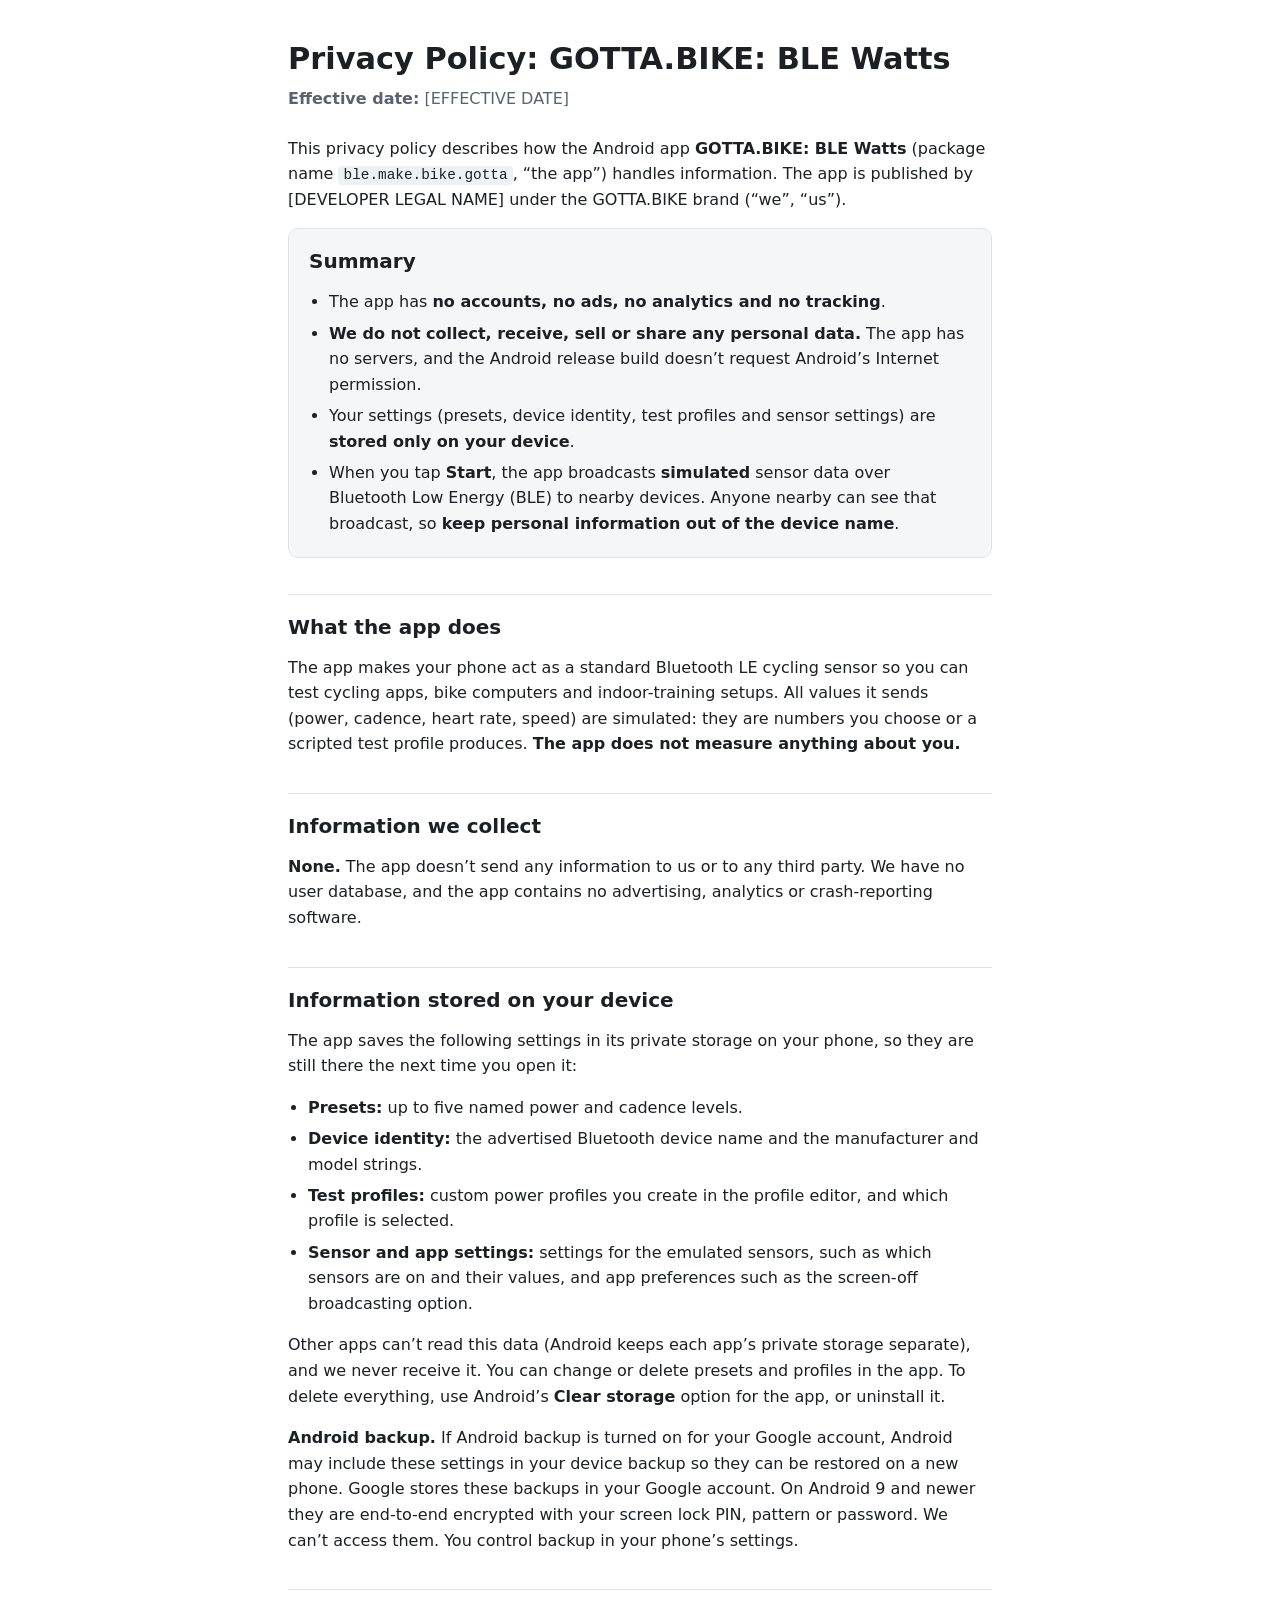
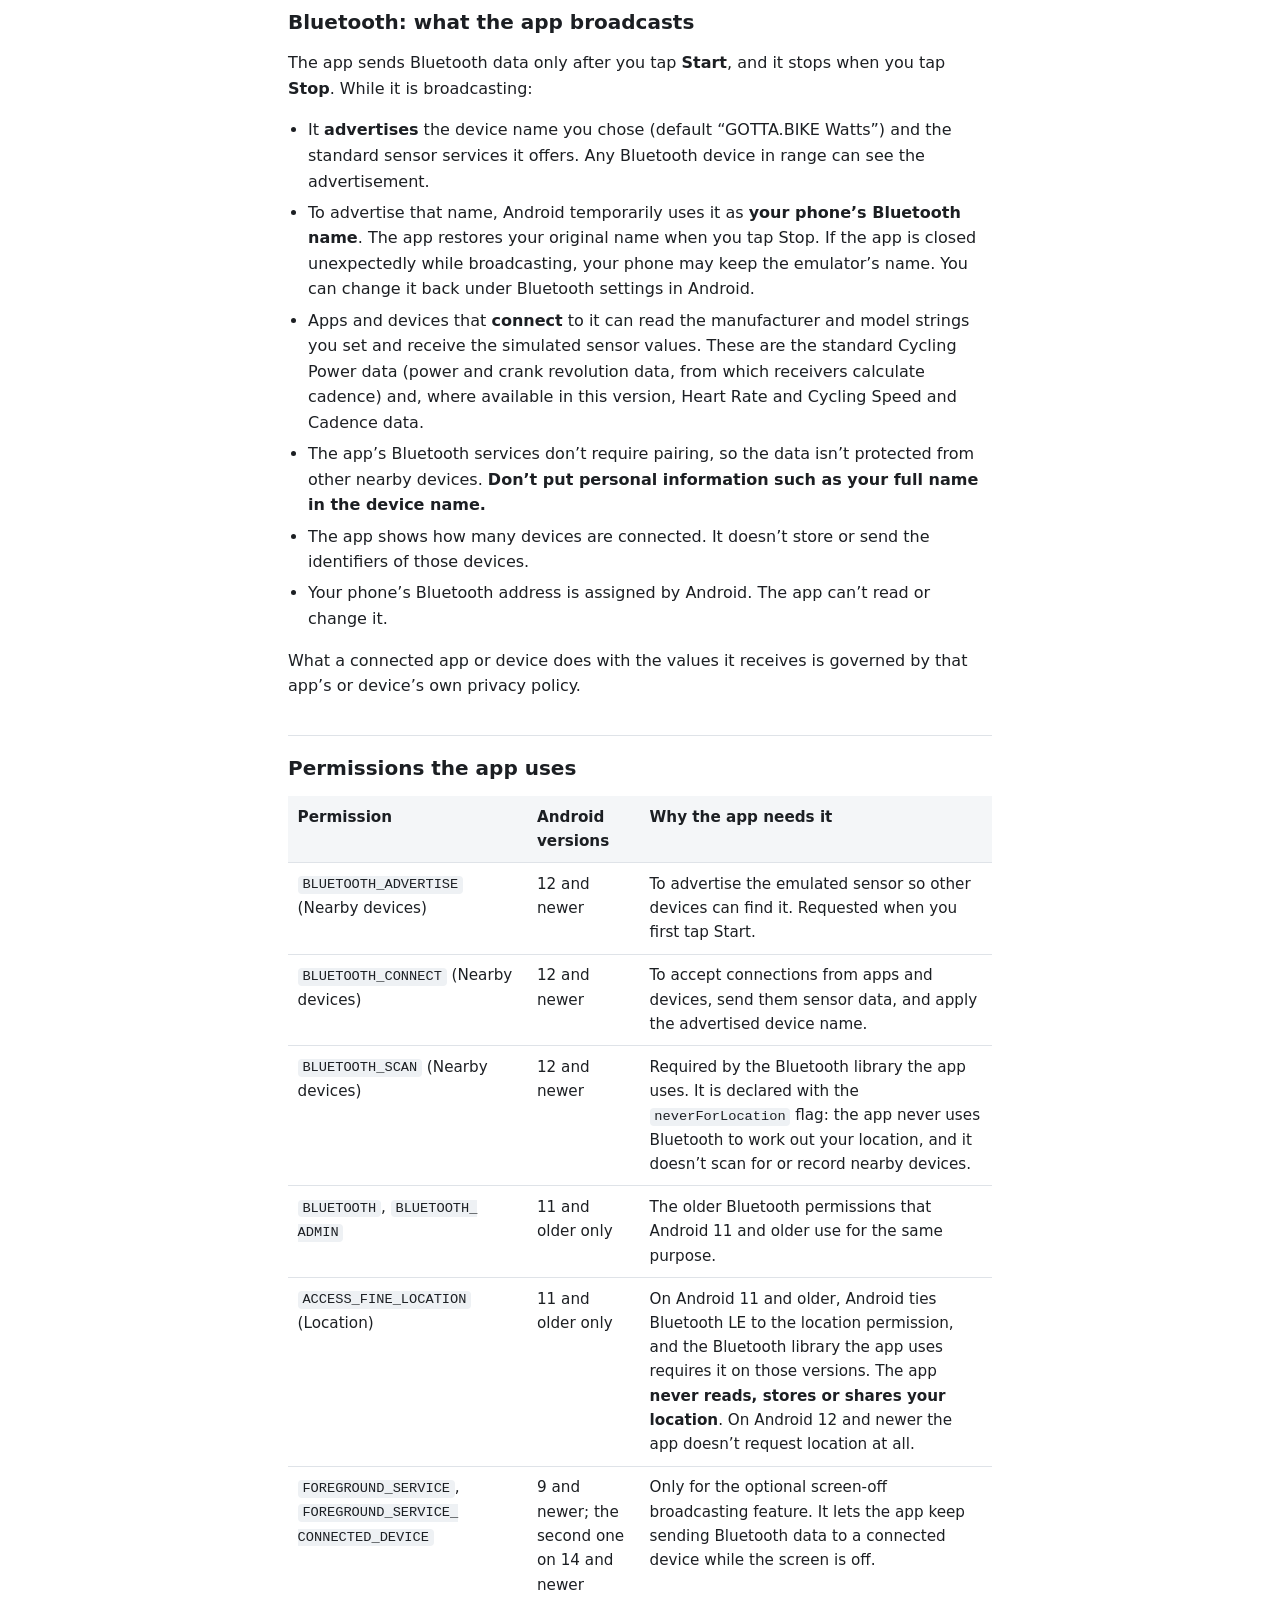
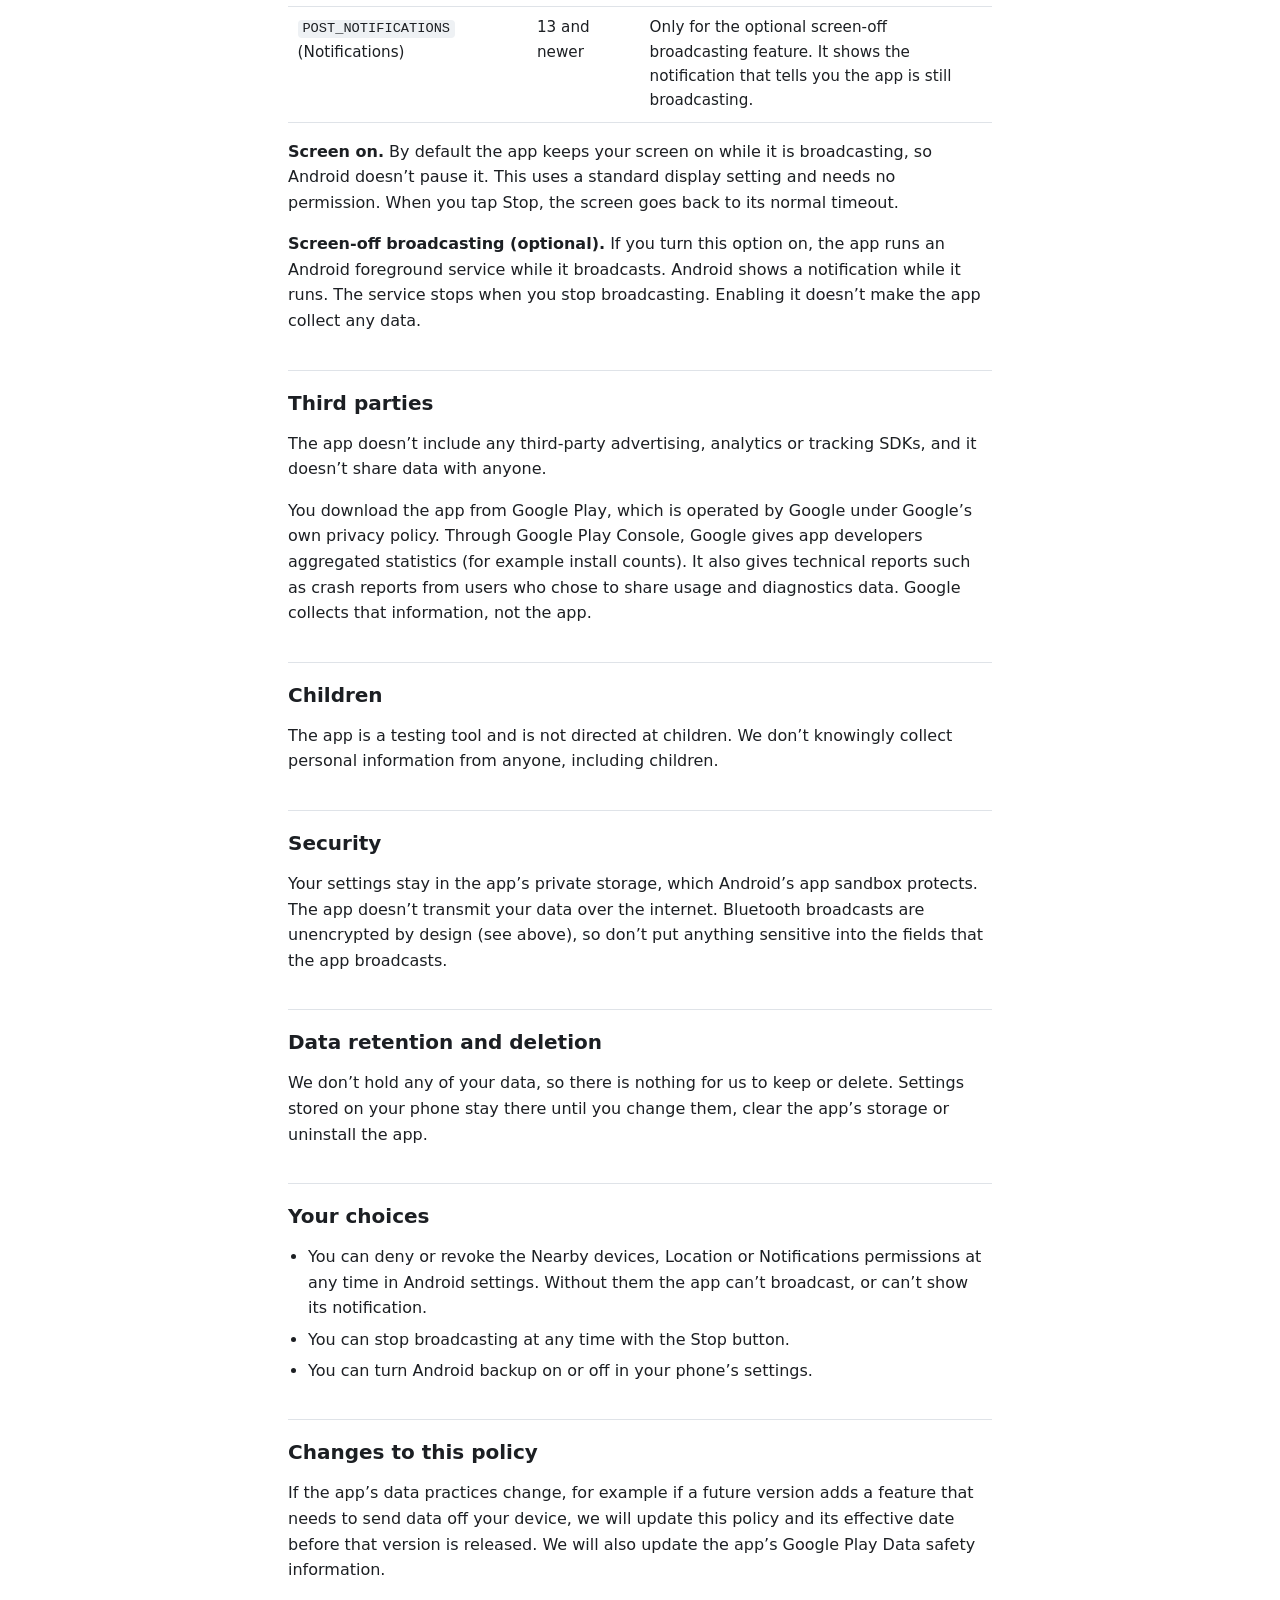
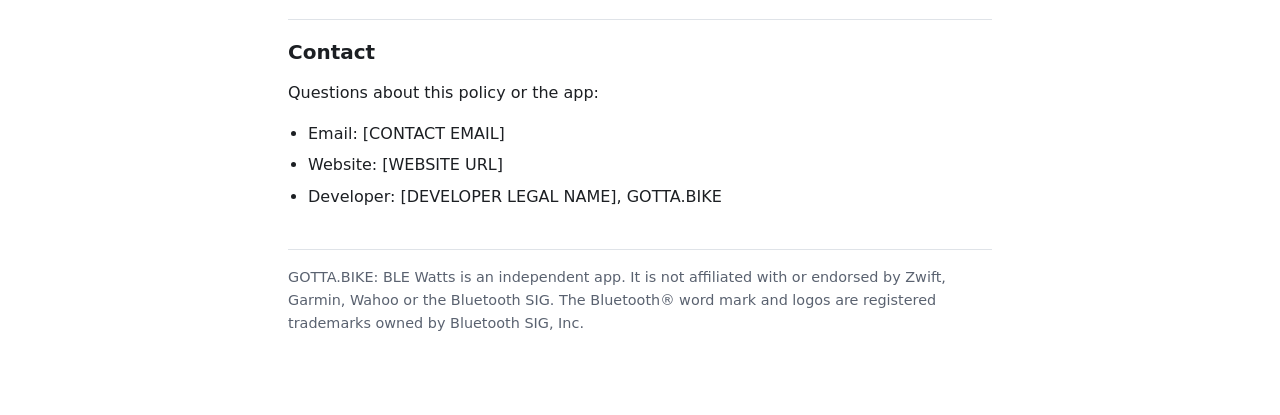
==== store/privacy-policy.html @ 9bfd79ef "Add Google Play listing, privacy policy, release checklist, and README store/ holds everything neede" ====
<!DOCTYPE html>
<!--
  Privacy policy for GOTTA.BIKE: BLE Watts (Android, ble.make.bike.gotta).
  Self-contained: no scripts, fonts, trackers or other external requests.
  Host it as-is (for example on GitHub Pages) and link it from Play Console
  and from inside the app.

  Owner notes (not shown on the page):
  - Replace every [PLACEHOLDER] before publishing.
  - Keep this page in sync with store/privacy-policy.md.
  - Remove each passage marked "CONFIRM" if its feature did not ship.
-->
<html lang="en">
<head>
  <meta charset="utf-8">
  <meta name="viewport" content="width=device-width, initial-scale=1">
  <title>Privacy Policy: GOTTA.BIKE: BLE Watts</title>
  <meta name="description" content="Privacy policy for the Android app GOTTA.BIKE: BLE Watts. No accounts, no ads, no analytics; no personal data collected or shared.">
  <meta name="color-scheme" content="light dark">
  <style>
    :root {
      --bg: #ffffff;
      --fg: #1c1f23;
      --muted: #5a6270;
      --accent: #0b6bcb;
      --rule: #dfe3e8;
      --panel: #f4f6f8;
      --code-bg: #eef1f4;
    }
    @media (prefers-color-scheme: dark) {
      :root {
        --bg: #111418;
        --fg: #e6e9ed;
        --muted: #a3acb8;
        --accent: #6cb4ff;
        --rule: #2b3139;
        --panel: #1a1f25;
        --code-bg: #232a32;
      }
    }
    * { box-sizing: border-box; }
    html { -webkit-text-size-adjust: 100%; }
    body {
      margin: 0;
      background: var(--bg);
      color: var(--fg);
      font: 16px/1.6 system-ui, -apple-system, "Segoe UI", Roboto, "Helvetica Neue", Arial, sans-serif;
    }
    main {
      max-width: 46rem;
      margin: 0 auto;
      padding: 2.5rem 16px 4rem;
    }
    h1 { font-size: 1.9rem; line-height: 1.25; margin: 0 0 .5rem; }
    h2 {
      font-size: 1.25rem;
      margin: 2.25rem 0 .75rem;
      padding-top: 1rem;
      border-top: 1px solid var(--rule);
    }
    p, ul { margin: 0 0 1rem; }
    ul { padding-left: 1.25rem; }
    li { margin: .35rem 0; }
    a { color: var(--accent); }
    code {
      font: .9em/1.4 ui-monospace, SFMono-Regular, Menlo, Consolas, monospace;
      background: var(--code-bg);
      padding: .1em .35em;
      border-radius: 4px;
      overflow-wrap: anywhere;
    }
    .meta { color: var(--muted); margin-bottom: 1.5rem; }
    .summary {
      background: var(--panel);
      border: 1px solid var(--rule);
      border-radius: 10px;
      padding: 1rem 1.25rem .25rem;
    }
    .summary h2 { border-top: 0; margin-top: 0; padding-top: 0; }
    .table-wrap { overflow-x: auto; margin: 0 0 1rem; }
    table { border-collapse: collapse; width: 100%; min-width: 36rem; font-size: .95rem; }
    th, td { text-align: left; vertical-align: top; padding: .55rem .6rem; border-bottom: 1px solid var(--rule); }
    th { background: var(--panel); }
    td code { overflow-wrap: normal; }
    th:nth-child(1) { width: 34%; }
    th:nth-child(2) { width: 16%; }
    @media (max-width: 640px) {
      /* Stack the permissions table into cards on phones. */
      table { min-width: 0; }
      thead {
        position: absolute; width: 1px; height: 1px;
        overflow: hidden; clip: rect(0 0 0 0); white-space: nowrap;
      }
      table, tbody, tr, td { display: block; width: 100%; }
      tr {
        border: 1px solid var(--rule);
        border-radius: 10px;
        padding: .4rem .8rem;
        margin-bottom: .75rem;
      }
      td { border-bottom: 0; padding: .3rem 0; }
      td::before {
        content: attr(data-label);
        display: block;
        font-size: .75rem;
        font-weight: 600;
        letter-spacing: .04em;
        text-transform: uppercase;
        color: var(--muted);
      }
    }
    footer { color: var(--muted); font-size: .9rem; margin-top: 2.5rem; border-top: 1px solid var(--rule); padding-top: 1rem; }
  </style>
</head>
<body>
<main>
  <h1>Privacy Policy: GOTTA.BIKE: BLE Watts</h1>
  <p class="meta"><strong>Effective date:</strong> [EFFECTIVE DATE]</p>

  <p>This privacy policy describes how the Android app <strong>GOTTA.BIKE: BLE Watts</strong>
  (package name <code>ble.make.bike.gotta</code>, &ldquo;the app&rdquo;) handles information.
  The app is published by [DEVELOPER LEGAL NAME] under the GOTTA.BIKE brand (&ldquo;we&rdquo;, &ldquo;us&rdquo;).</p>

  <section class="summary" aria-labelledby="summary">
    <h2 id="summary">Summary</h2>
    <ul>
      <li>The app has <strong>no accounts, no ads, no analytics and no tracking</strong>.</li>
      <li><strong>We do not collect, receive, sell or share any personal data.</strong> The app has no
        servers, and the Android release build doesn&rsquo;t request Android&rsquo;s Internet permission.</li>
      <li>Your settings (presets, device identity, test profiles and sensor settings) are
        <strong>stored only on your device</strong>.</li>
      <li>When you tap <strong>Start</strong>, the app broadcasts <strong>simulated</strong> sensor data over
        Bluetooth Low Energy (BLE) to nearby devices. Anyone nearby can see that broadcast, so
        <strong>keep personal information out of the device name</strong>.</li>
    </ul>
  </section>

  <h2 id="what-the-app-does">What the app does</h2>
  <!-- CONFIRM: remove "heart rate, speed" if Heart Rate / Speed & Cadence emulation did not ship. -->
  <p>The app makes your phone act as a standard Bluetooth LE cycling sensor so you can test cycling apps,
  bike computers and indoor-training setups. All values it sends (power, cadence, heart rate, speed) are
  simulated: they are numbers you choose or a scripted test profile produces.
  <strong>The app does not measure anything about you.</strong></p>

  <h2 id="information-we-collect">Information we collect</h2>
  <p><strong>None.</strong> The app doesn&rsquo;t send any information to us or to any third party. We have no
  user database, and the app contains no advertising, analytics or crash-reporting software.</p>

  <h2 id="stored-on-device">Information stored on your device</h2>
  <p>The app saves the following settings in its private storage on your phone, so they are still there
  the next time you open it:</p>
  <ul>
    <li><strong>Presets:</strong> up to five named power and cadence levels.</li>
    <li><strong>Device identity:</strong> the advertised Bluetooth device name and the manufacturer and model strings.</li>
    <!-- CONFIRM: profile editor shipped. -->
    <li><strong>Test profiles:</strong> custom power profiles you create in the profile editor, and which profile is selected.</li>
    <!-- CONFIRM: remove "screen-off broadcasting option" if the foreground service did not ship. -->
    <li><strong>Sensor and app settings:</strong> settings for the emulated sensors, such as which sensors are
      on and their values, and app preferences such as the screen-off broadcasting option.</li>
  </ul>
  <p>Other apps can&rsquo;t read this data (Android keeps each app&rsquo;s private storage separate), and we
  never receive it. You can change or delete presets and profiles in the app. To delete everything, use
  Android&rsquo;s <strong>Clear storage</strong> option for the app, or uninstall it.</p>
  <p><strong>Android backup.</strong> If Android backup is turned on for your Google account, Android may
  include these settings in your device backup so they can be restored on a new phone. Google stores these
  backups in your Google account. On Android 9 and newer they are end-to-end encrypted with your screen
  lock PIN, pattern or password. We can&rsquo;t access them. You control backup in your phone&rsquo;s
  settings.</p>

  <h2 id="bluetooth">Bluetooth: what the app broadcasts</h2>
  <p>The app sends Bluetooth data only after you tap <strong>Start</strong>, and it stops when you tap
  <strong>Stop</strong>. While it is broadcasting:</p>
  <ul>
    <li>It <strong>advertises</strong> the device name you chose (default &ldquo;GOTTA.BIKE Watts&rdquo;) and the
      standard sensor services it offers. Any Bluetooth device in range can see the advertisement.</li>
    <li>To advertise that name, Android temporarily uses it as <strong>your phone&rsquo;s Bluetooth
      name</strong>. The app restores your original name when you tap Stop. If the app is closed
      unexpectedly while broadcasting, your phone may keep the emulator&rsquo;s name. You can change it
      back under Bluetooth settings in Android.</li>
    <!-- CONFIRM: remove the Heart Rate / Cycling Speed and Cadence clause if those sensors did not ship. -->
    <li>Apps and devices that <strong>connect</strong> to it can read the manufacturer and model strings you set
      and receive the simulated sensor values. These are the standard Cycling Power data (power and crank
      revolution data, from which receivers calculate cadence) and, where available in this version, Heart
      Rate and Cycling Speed and Cadence data.</li>
    <li>The app&rsquo;s Bluetooth services don&rsquo;t require pairing, so the data isn&rsquo;t protected from
      other nearby devices. <strong>Don&rsquo;t put personal information such as your full name in the device
      name.</strong></li>
    <li>The app shows how many devices are connected. It doesn&rsquo;t store or send the identifiers of those devices.</li>
    <li>Your phone&rsquo;s Bluetooth address is assigned by Android. The app can&rsquo;t read or change it.</li>
  </ul>
  <p>What a connected app or device does with the values it receives is governed by that app&rsquo;s or
  device&rsquo;s own privacy policy.</p>

  <h2 id="permissions">Permissions the app uses</h2>
  <div class="table-wrap">
    <table>
      <thead>
        <tr><th scope="col">Permission</th><th scope="col">Android versions</th><th scope="col">Why the app needs it</th></tr>
      </thead>
      <tbody>
        <tr>
          <td data-label="Permission"><code>BLUETOOTH_<wbr>ADVERTISE</code> (Nearby devices)</td>
          <td data-label="Android versions">12 and newer</td>
          <td data-label="Why the app needs it">To advertise the emulated sensor so other devices can find it. Requested when you first tap Start.</td>
        </tr>
        <tr>
          <td data-label="Permission"><code>BLUETOOTH_<wbr>CONNECT</code> (Nearby devices)</td>
          <td data-label="Android versions">12 and newer</td>
          <td data-label="Why the app needs it">To accept connections from apps and devices, send them sensor data, and apply the advertised device name.</td>
        </tr>
        <tr>
          <td data-label="Permission"><code>BLUETOOTH_<wbr>SCAN</code> (Nearby devices)</td>
          <td data-label="Android versions">12 and newer</td>
          <td data-label="Why the app needs it">Required by the Bluetooth library the app uses. It is declared with the <code>neverForLocation</code>
            flag: the app never uses Bluetooth to work out your location, and it doesn&rsquo;t scan for or record
            nearby devices.</td>
        </tr>
        <tr>
          <td data-label="Permission"><code>BLUETOOTH</code>, <code>BLUETOOTH_<wbr>ADMIN</code></td>
          <td data-label="Android versions">11 and older only</td>
          <td data-label="Why the app needs it">The older Bluetooth permissions that Android 11 and older use for the same purpose.</td>
        </tr>
        <tr>
          <td data-label="Permission"><code>ACCESS_<wbr>FINE_<wbr>LOCATION</code> (Location)</td>
          <td data-label="Android versions">11 and older only</td>
          <td data-label="Why the app needs it">On Android 11 and older, Android ties Bluetooth LE to the location permission, and the Bluetooth
            library the app uses requires it on those versions. The app <strong>never reads, stores or shares your
            location</strong>. On Android 12 and newer the app doesn&rsquo;t request location at all.</td>
        </tr>
        <!-- CONFIRM: the next two rows apply only if the optional foreground service shipped. -->
        <tr>
          <td data-label="Permission"><code>FOREGROUND_<wbr>SERVICE</code>, <code>FOREGROUND_<wbr>SERVICE_<wbr>CONNECTED_<wbr>DEVICE</code></td>
          <td data-label="Android versions">9 and newer; the second one on 14 and newer</td>
          <td data-label="Why the app needs it">Only for the optional screen-off broadcasting feature. It lets the app keep sending Bluetooth data
            to a connected device while the screen is off.</td>
        </tr>
        <tr>
          <td data-label="Permission"><code>POST_<wbr>NOTIFICATIONS</code> (Notifications)</td>
          <td data-label="Android versions">13 and newer</td>
          <td data-label="Why the app needs it">Only for the optional screen-off broadcasting feature. It shows the notification that tells you
            the app is still broadcasting.</td>
        </tr>
      </tbody>
    </table>
  </div>
  <p><strong>Screen on.</strong> By default the app keeps your screen on while it is broadcasting, so
  Android doesn&rsquo;t pause it. This uses a standard display setting and needs no permission. When you tap
  Stop, the screen goes back to its normal timeout.</p>
  <!-- CONFIRM: remove the next paragraph if the optional foreground service did not ship. -->
  <p><strong>Screen-off broadcasting (optional).</strong> If you turn this option on, the app runs an
  Android foreground service while it broadcasts. Android shows a notification while it runs. The service
  stops when you stop broadcasting. Enabling it doesn&rsquo;t make the app collect any data.</p>

  <h2 id="third-parties">Third parties</h2>
  <p>The app doesn&rsquo;t include any third-party advertising, analytics or tracking SDKs, and it
  doesn&rsquo;t share data with anyone.</p>
  <p>You download the app from Google Play, which is operated by Google under Google&rsquo;s own privacy
  policy. Through Google Play Console, Google gives app developers aggregated statistics (for example
  install counts). It also gives technical reports such as crash reports from users who chose to share
  usage and diagnostics data. Google collects that information, not the app.</p>

  <h2 id="children">Children</h2>
  <p>The app is a testing tool and is not directed at children. We don&rsquo;t knowingly collect personal
  information from anyone, including children.</p>

  <h2 id="security">Security</h2>
  <p>Your settings stay in the app&rsquo;s private storage, which Android&rsquo;s app sandbox protects. The
  app doesn&rsquo;t transmit your data over the internet. Bluetooth broadcasts are unencrypted by design (see
  above), so don&rsquo;t put anything sensitive into the fields that the app broadcasts.</p>

  <h2 id="retention">Data retention and deletion</h2>
  <p>We don&rsquo;t hold any of your data, so there is nothing for us to keep or delete. Settings stored on
  your phone stay there until you change them, clear the app&rsquo;s storage or uninstall the app.</p>

  <h2 id="choices">Your choices</h2>
  <ul>
    <!-- CONFIRM: remove "or Notifications" / "or can't show its notification" if the foreground service did not ship. -->
    <li>You can deny or revoke the Nearby devices, Location or Notifications permissions at any time in
      Android settings. Without them the app can&rsquo;t broadcast, or can&rsquo;t show its notification.</li>
    <li>You can stop broadcasting at any time with the Stop button.</li>
    <li>You can turn Android backup on or off in your phone&rsquo;s settings.</li>
  </ul>

  <h2 id="changes">Changes to this policy</h2>
  <p>If the app&rsquo;s data practices change, for example if a future version adds a feature that needs to
  send data off your device, we will update this policy and its effective date before that version is
  released. We will also update the app&rsquo;s Google Play Data safety information.</p>

  <h2 id="contact">Contact</h2>
  <p>Questions about this policy or the app:</p>
  <ul>
    <li>Email: [CONTACT EMAIL]</li>
    <li>Website: [WEBSITE URL]</li>
    <li>Developer: [DEVELOPER LEGAL NAME], GOTTA.BIKE</li>
  </ul>

  <footer>
    <p>GOTTA.BIKE: BLE Watts is an independent app. It is not affiliated with or endorsed by Zwift, Garmin,
    Wahoo or the Bluetooth SIG. The Bluetooth&reg; word mark and logos are registered trademarks owned by
    Bluetooth SIG, Inc.</p>
  </footer>
</main>
</body>
</html>
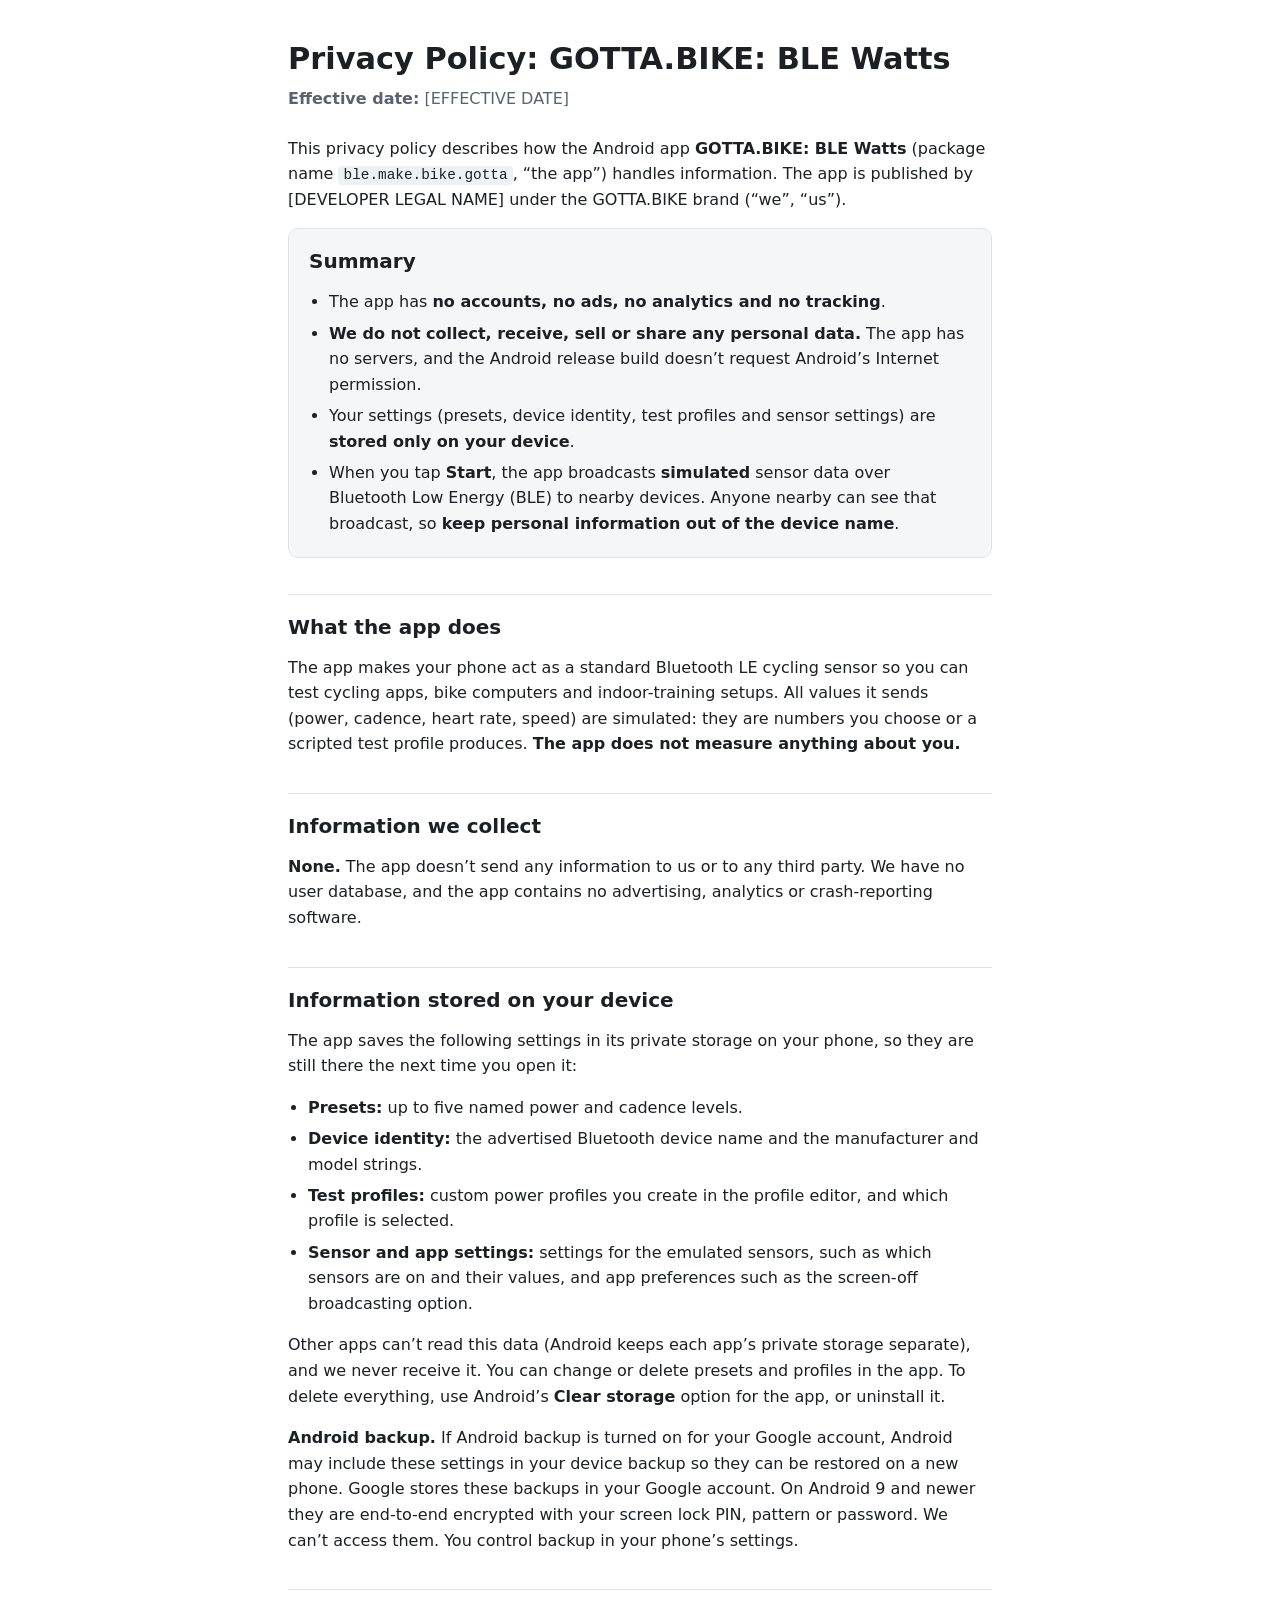
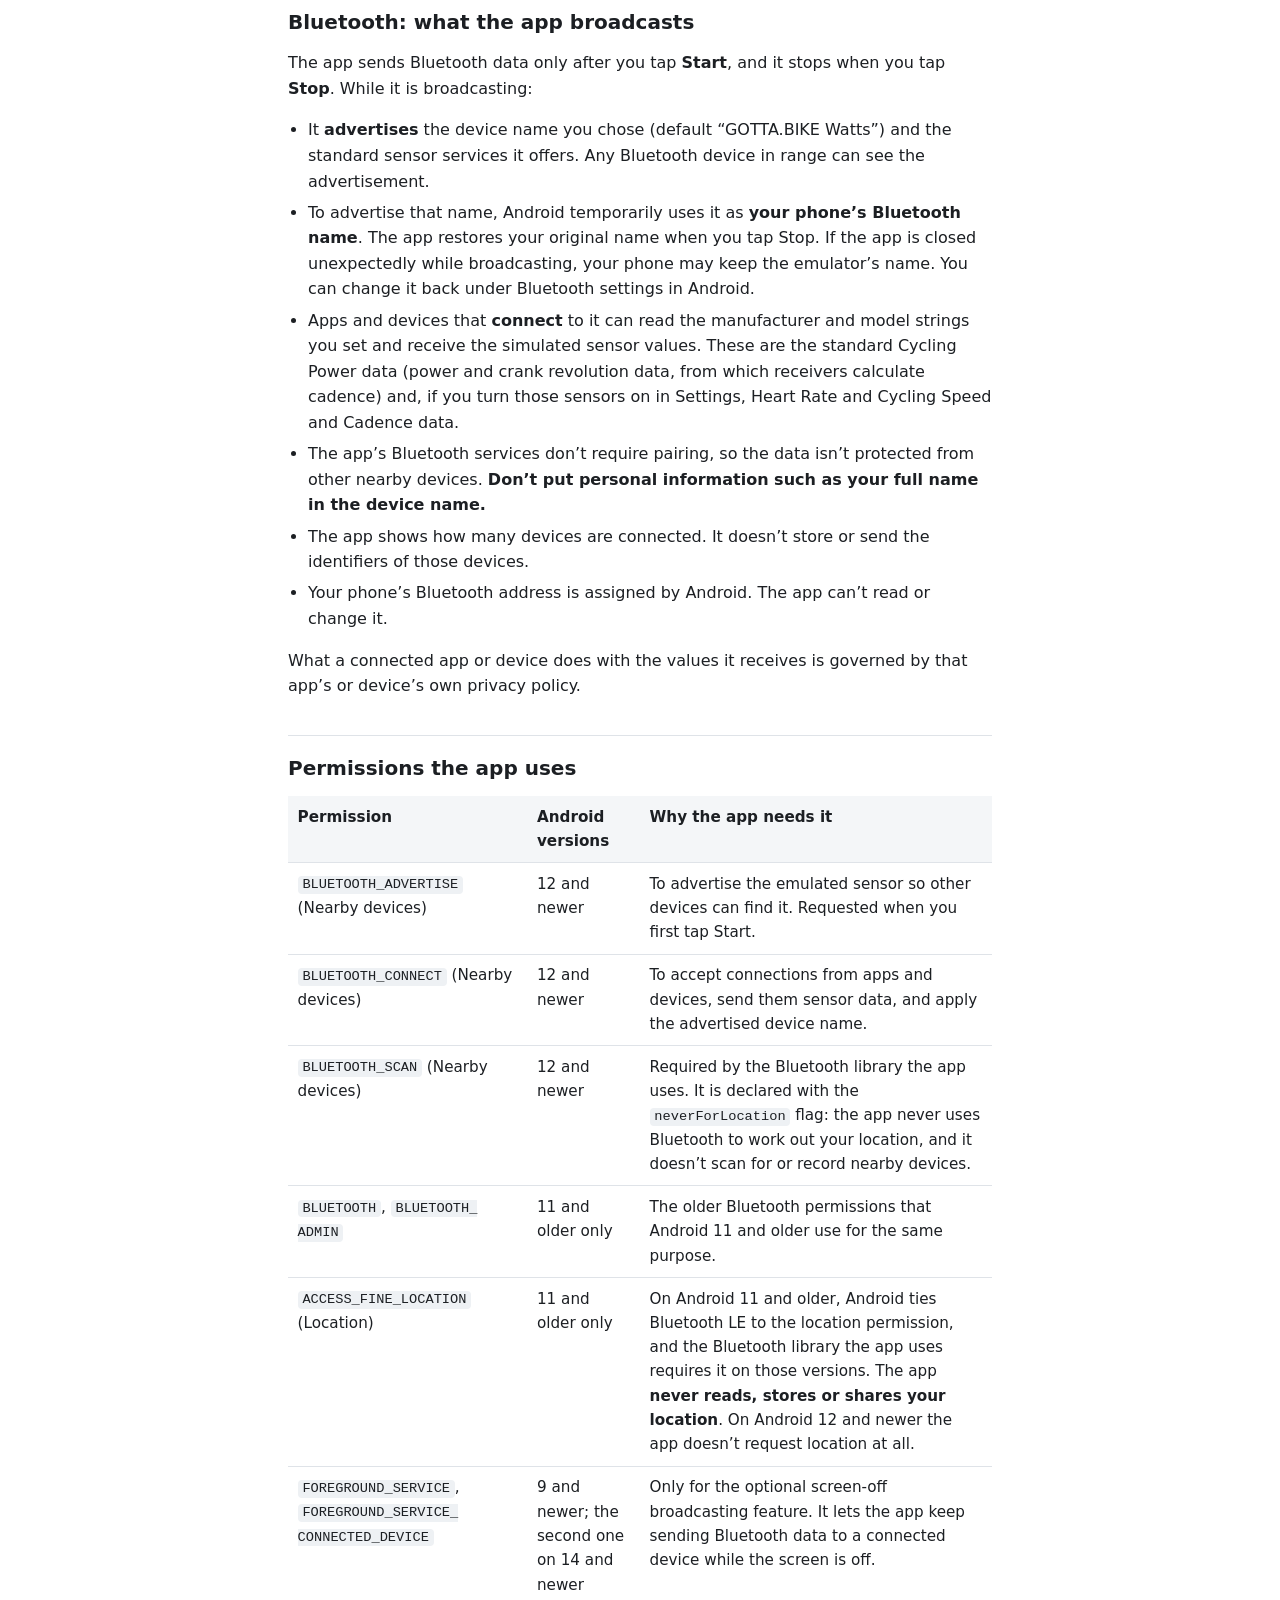
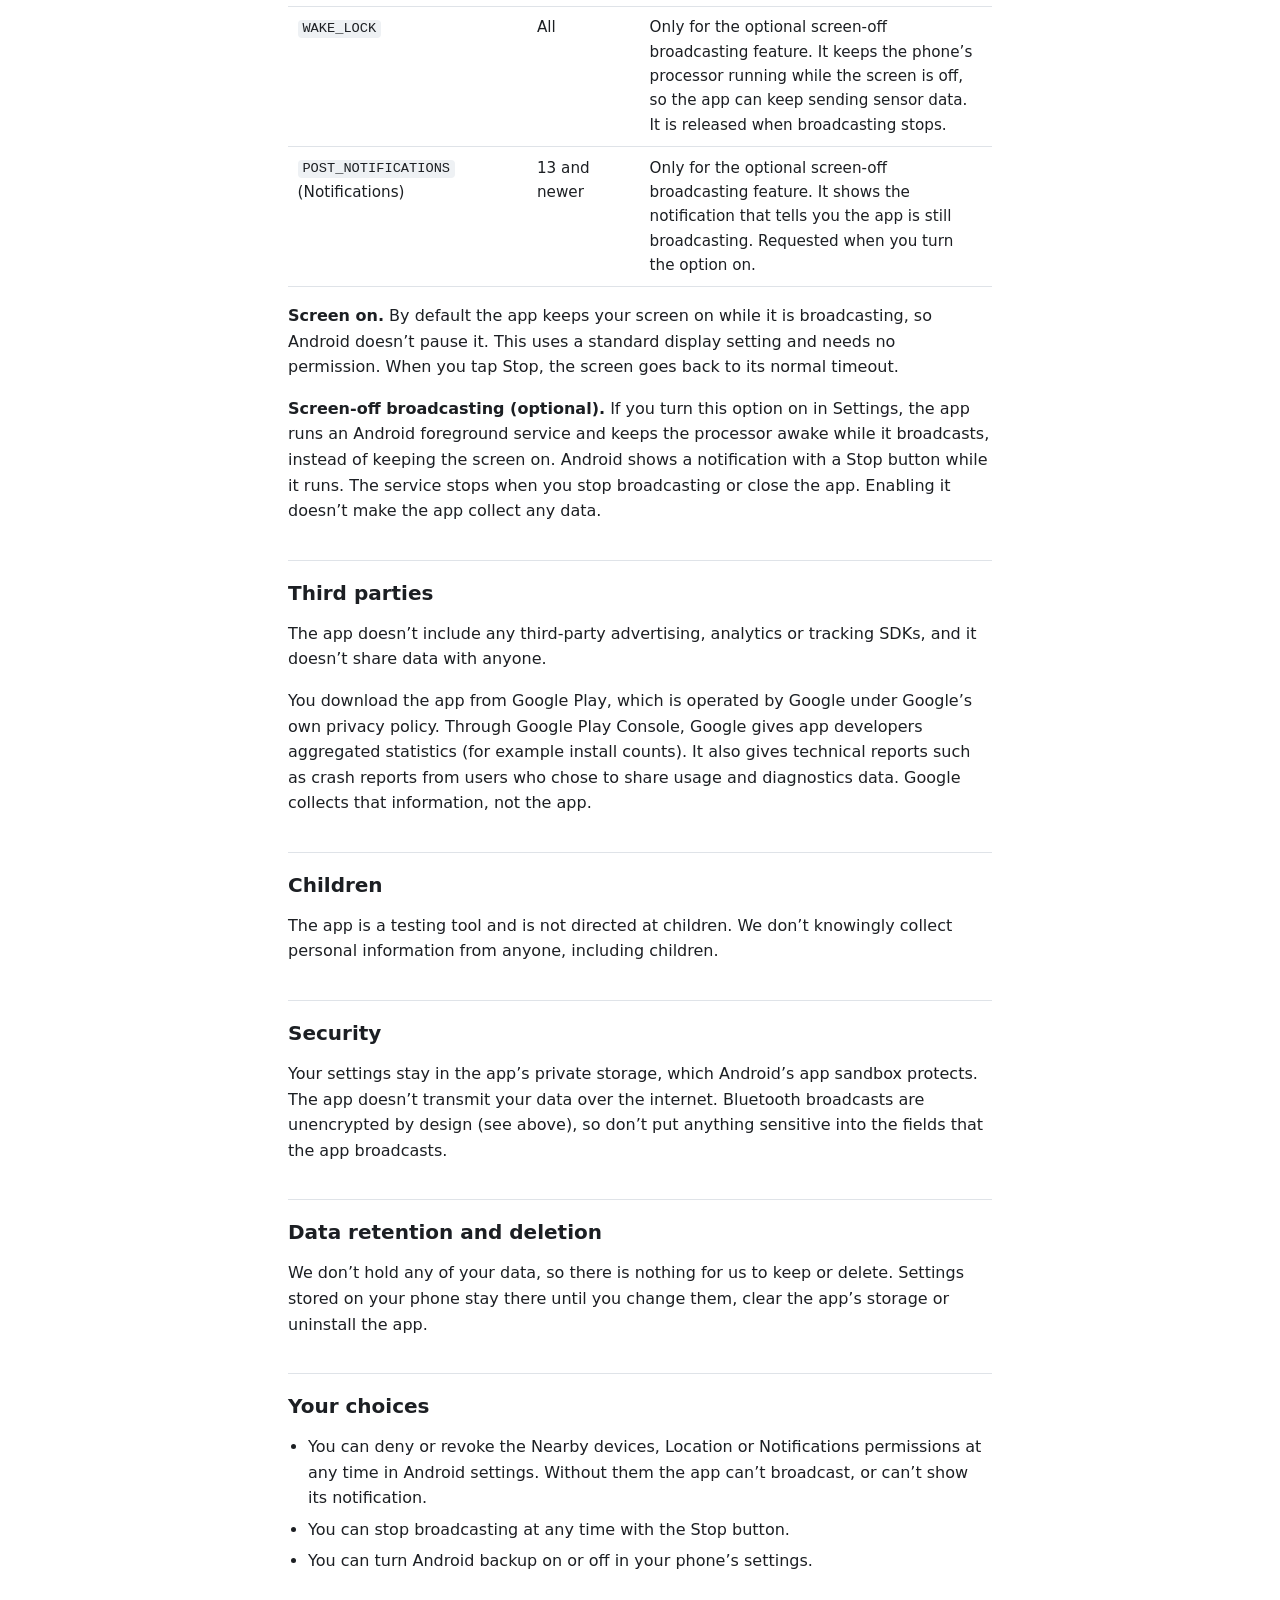
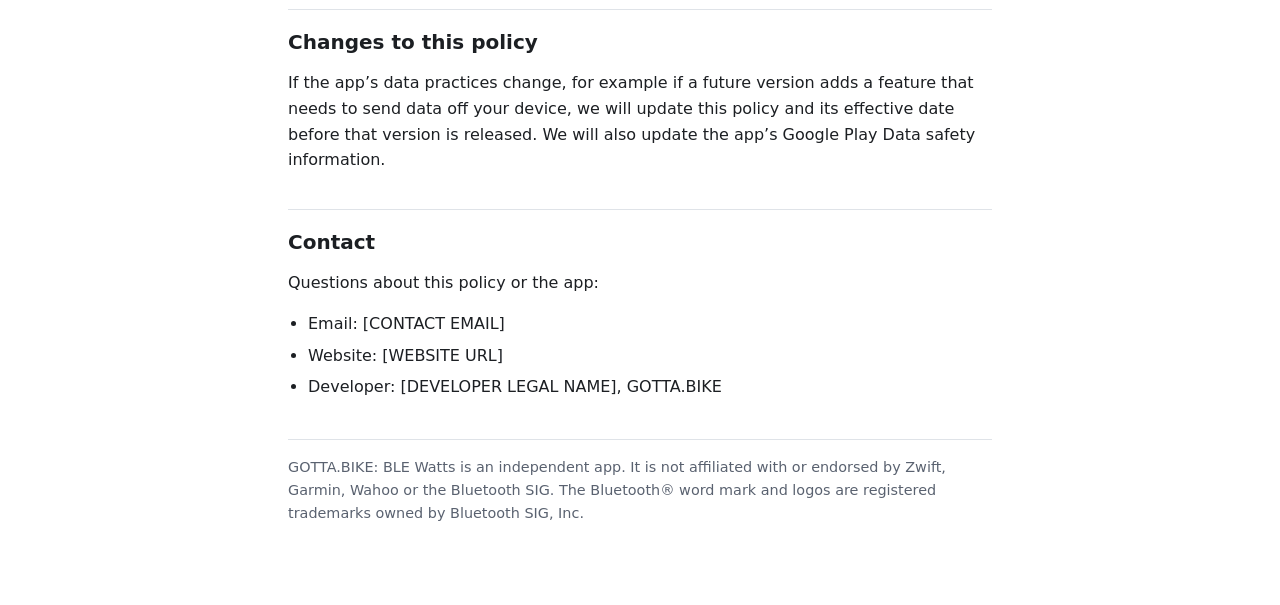
==== commit 618db400: "Sync docs with the merged release Heart Rate / Speed & Cadence, the profile editor and screen-off br" ====
--- a/store/privacy-policy.html
+++ b/store/privacy-policy.html
@@ -8,7 +8,10 @@
   Owner notes (not shown on the page):
   - Replace every [PLACEHOLDER] before publishing.
   - Keep this page in sync with store/privacy-policy.md.
-  - Remove each passage marked "CONFIRM" if its feature did not ship.
+  - Heart Rate / Speed & Cadence, the profile editor and screen-off
+    broadcasting all shipped (main, 2026-09-16), so every passage below
+    applies. Re-check the permission table against the merged release
+    manifest before each release.
 -->
 <html lang="en">
 <head>
@@ -136,7 +139,6 @@
   </section>
 
   <h2 id="what-the-app-does">What the app does</h2>
-  <!-- CONFIRM: remove "heart rate, speed" if Heart Rate / Speed & Cadence emulation did not ship. -->
   <p>The app makes your phone act as a standard Bluetooth LE cycling sensor so you can test cycling apps,
   bike computers and indoor-training setups. All values it sends (power, cadence, heart rate, speed) are
   simulated: they are numbers you choose or a scripted test profile produces.
@@ -152,9 +154,7 @@
   <ul>
     <li><strong>Presets:</strong> up to five named power and cadence levels.</li>
     <li><strong>Device identity:</strong> the advertised Bluetooth device name and the manufacturer and model strings.</li>
-    <!-- CONFIRM: profile editor shipped. -->
     <li><strong>Test profiles:</strong> custom power profiles you create in the profile editor, and which profile is selected.</li>
-    <!-- CONFIRM: remove "screen-off broadcasting option" if the foreground service did not ship. -->
     <li><strong>Sensor and app settings:</strong> settings for the emulated sensors, such as which sensors are
       on and their values, and app preferences such as the screen-off broadcasting option.</li>
   </ul>
@@ -177,11 +177,10 @@
       name</strong>. The app restores your original name when you tap Stop. If the app is closed
       unexpectedly while broadcasting, your phone may keep the emulator&rsquo;s name. You can change it
       back under Bluetooth settings in Android.</li>
-    <!-- CONFIRM: remove the Heart Rate / Cycling Speed and Cadence clause if those sensors did not ship. -->
     <li>Apps and devices that <strong>connect</strong> to it can read the manufacturer and model strings you set
       and receive the simulated sensor values. These are the standard Cycling Power data (power and crank
-      revolution data, from which receivers calculate cadence) and, where available in this version, Heart
-      Rate and Cycling Speed and Cadence data.</li>
+      revolution data, from which receivers calculate cadence) and, if you turn those sensors on in Settings,
+      Heart Rate and Cycling Speed and Cadence data.</li>
     <li>The app&rsquo;s Bluetooth services don&rsquo;t require pairing, so the data isn&rsquo;t protected from
       other nearby devices. <strong>Don&rsquo;t put personal information such as your full name in the device
       name.</strong></li>
@@ -227,7 +226,6 @@
             library the app uses requires it on those versions. The app <strong>never reads, stores or shares your
             location</strong>. On Android 12 and newer the app doesn&rsquo;t request location at all.</td>
         </tr>
-        <!-- CONFIRM: the next two rows apply only if the optional foreground service shipped. -->
         <tr>
           <td data-label="Permission"><code>FOREGROUND_<wbr>SERVICE</code>, <code>FOREGROUND_<wbr>SERVICE_<wbr>CONNECTED_<wbr>DEVICE</code></td>
           <td data-label="Android versions">9 and newer; the second one on 14 and newer</td>
@@ -235,10 +233,17 @@
             to a connected device while the screen is off.</td>
         </tr>
         <tr>
+          <td data-label="Permission"><code>WAKE_<wbr>LOCK</code></td>
+          <td data-label="Android versions">All</td>
+          <td data-label="Why the app needs it">Only for the optional screen-off broadcasting feature. It keeps the phone&rsquo;s processor
+            running while the screen is off, so the app can keep sending sensor data. It is released when
+            broadcasting stops.</td>
+        </tr>
+        <tr>
           <td data-label="Permission"><code>POST_<wbr>NOTIFICATIONS</code> (Notifications)</td>
           <td data-label="Android versions">13 and newer</td>
           <td data-label="Why the app needs it">Only for the optional screen-off broadcasting feature. It shows the notification that tells you
-            the app is still broadcasting.</td>
+            the app is still broadcasting. Requested when you turn the option on.</td>
         </tr>
       </tbody>
     </table>
@@ -246,10 +251,10 @@
   <p><strong>Screen on.</strong> By default the app keeps your screen on while it is broadcasting, so
   Android doesn&rsquo;t pause it. This uses a standard display setting and needs no permission. When you tap
   Stop, the screen goes back to its normal timeout.</p>
-  <!-- CONFIRM: remove the next paragraph if the optional foreground service did not ship. -->
-  <p><strong>Screen-off broadcasting (optional).</strong> If you turn this option on, the app runs an
-  Android foreground service while it broadcasts. Android shows a notification while it runs. The service
-  stops when you stop broadcasting. Enabling it doesn&rsquo;t make the app collect any data.</p>
+  <p><strong>Screen-off broadcasting (optional).</strong> If you turn this option on in Settings, the app
+  runs an Android foreground service and keeps the processor awake while it broadcasts, instead of keeping
+  the screen on. Android shows a notification with a Stop button while it runs. The service stops when you
+  stop broadcasting or close the app. Enabling it doesn&rsquo;t make the app collect any data.</p>
 
   <h2 id="third-parties">Third parties</h2>
   <p>The app doesn&rsquo;t include any third-party advertising, analytics or tracking SDKs, and it
@@ -274,7 +279,6 @@
 
   <h2 id="choices">Your choices</h2>
   <ul>
-    <!-- CONFIRM: remove "or Notifications" / "or can't show its notification" if the foreground service did not ship. -->
     <li>You can deny or revoke the Nearby devices, Location or Notifications permissions at any time in
       Android settings. Without them the app can&rsquo;t broadcast, or can&rsquo;t show its notification.</li>
     <li>You can stop broadcasting at any time with the Stop button.</li>
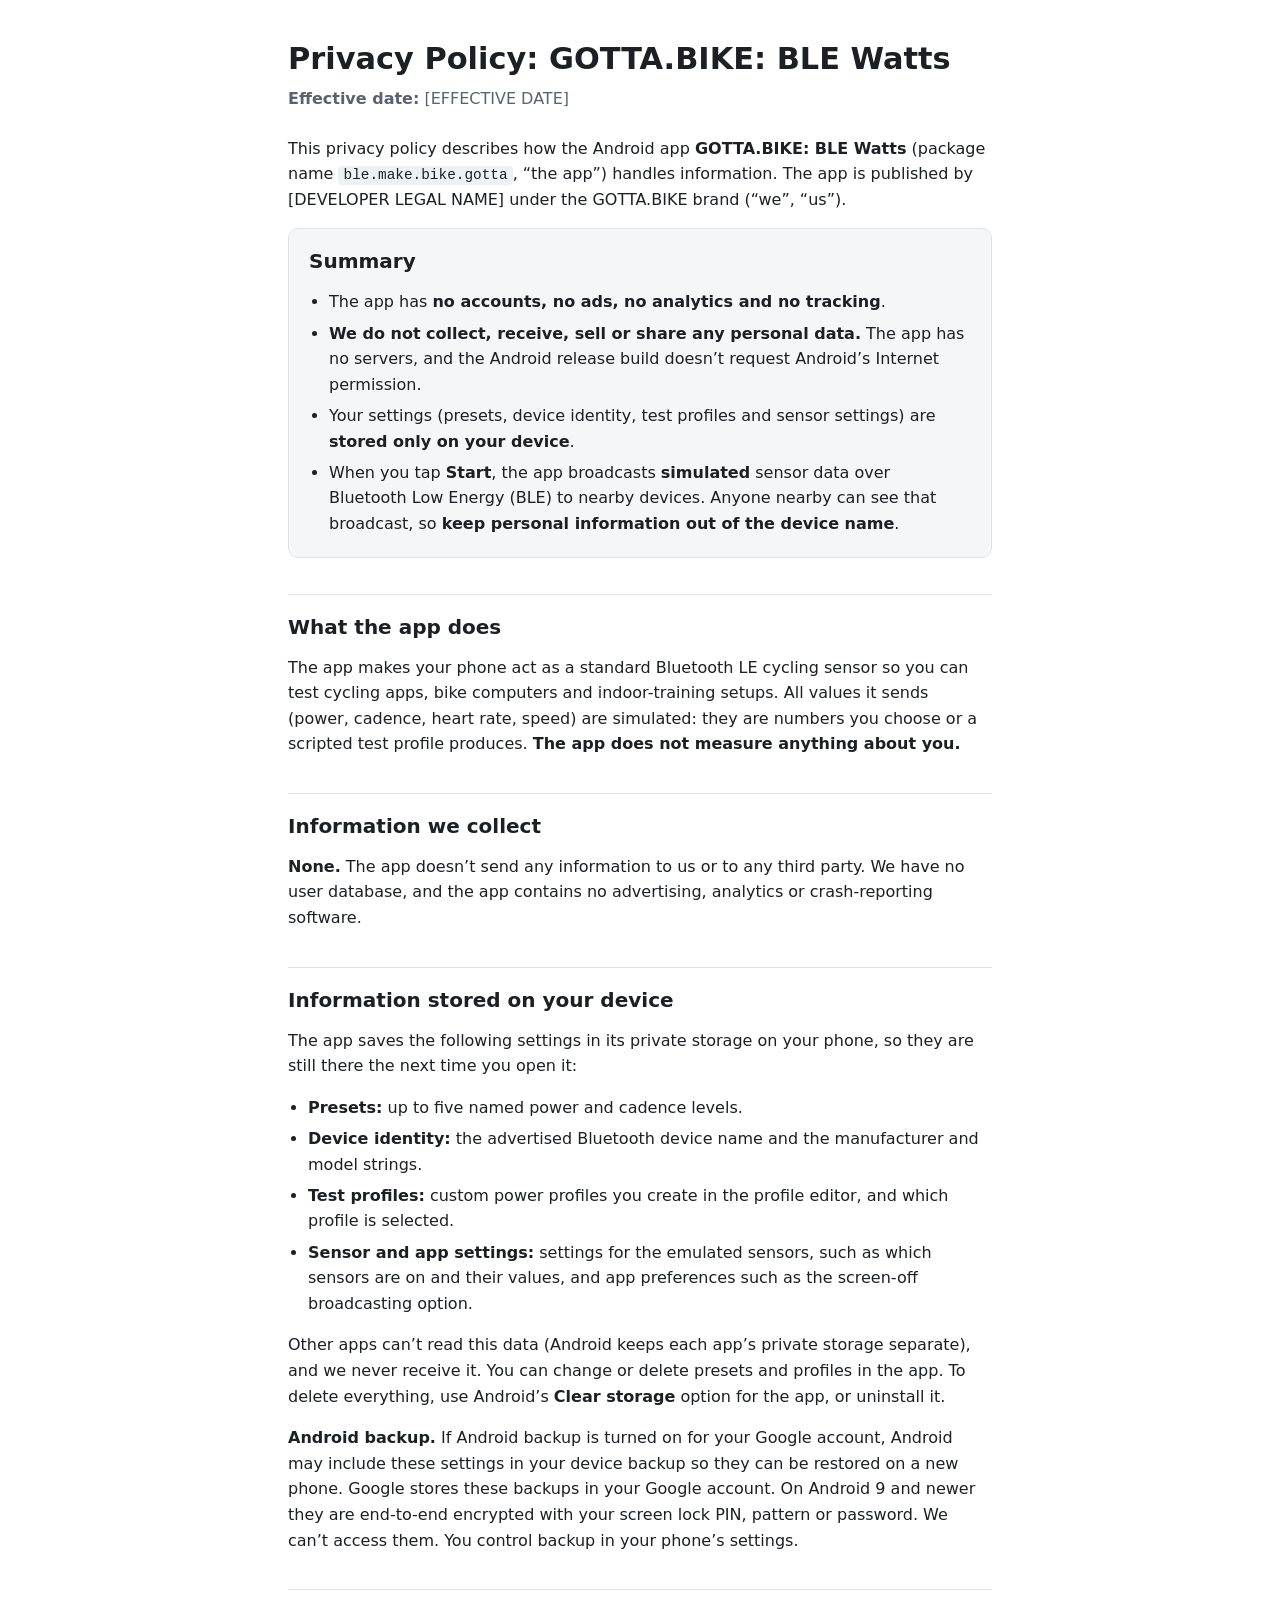
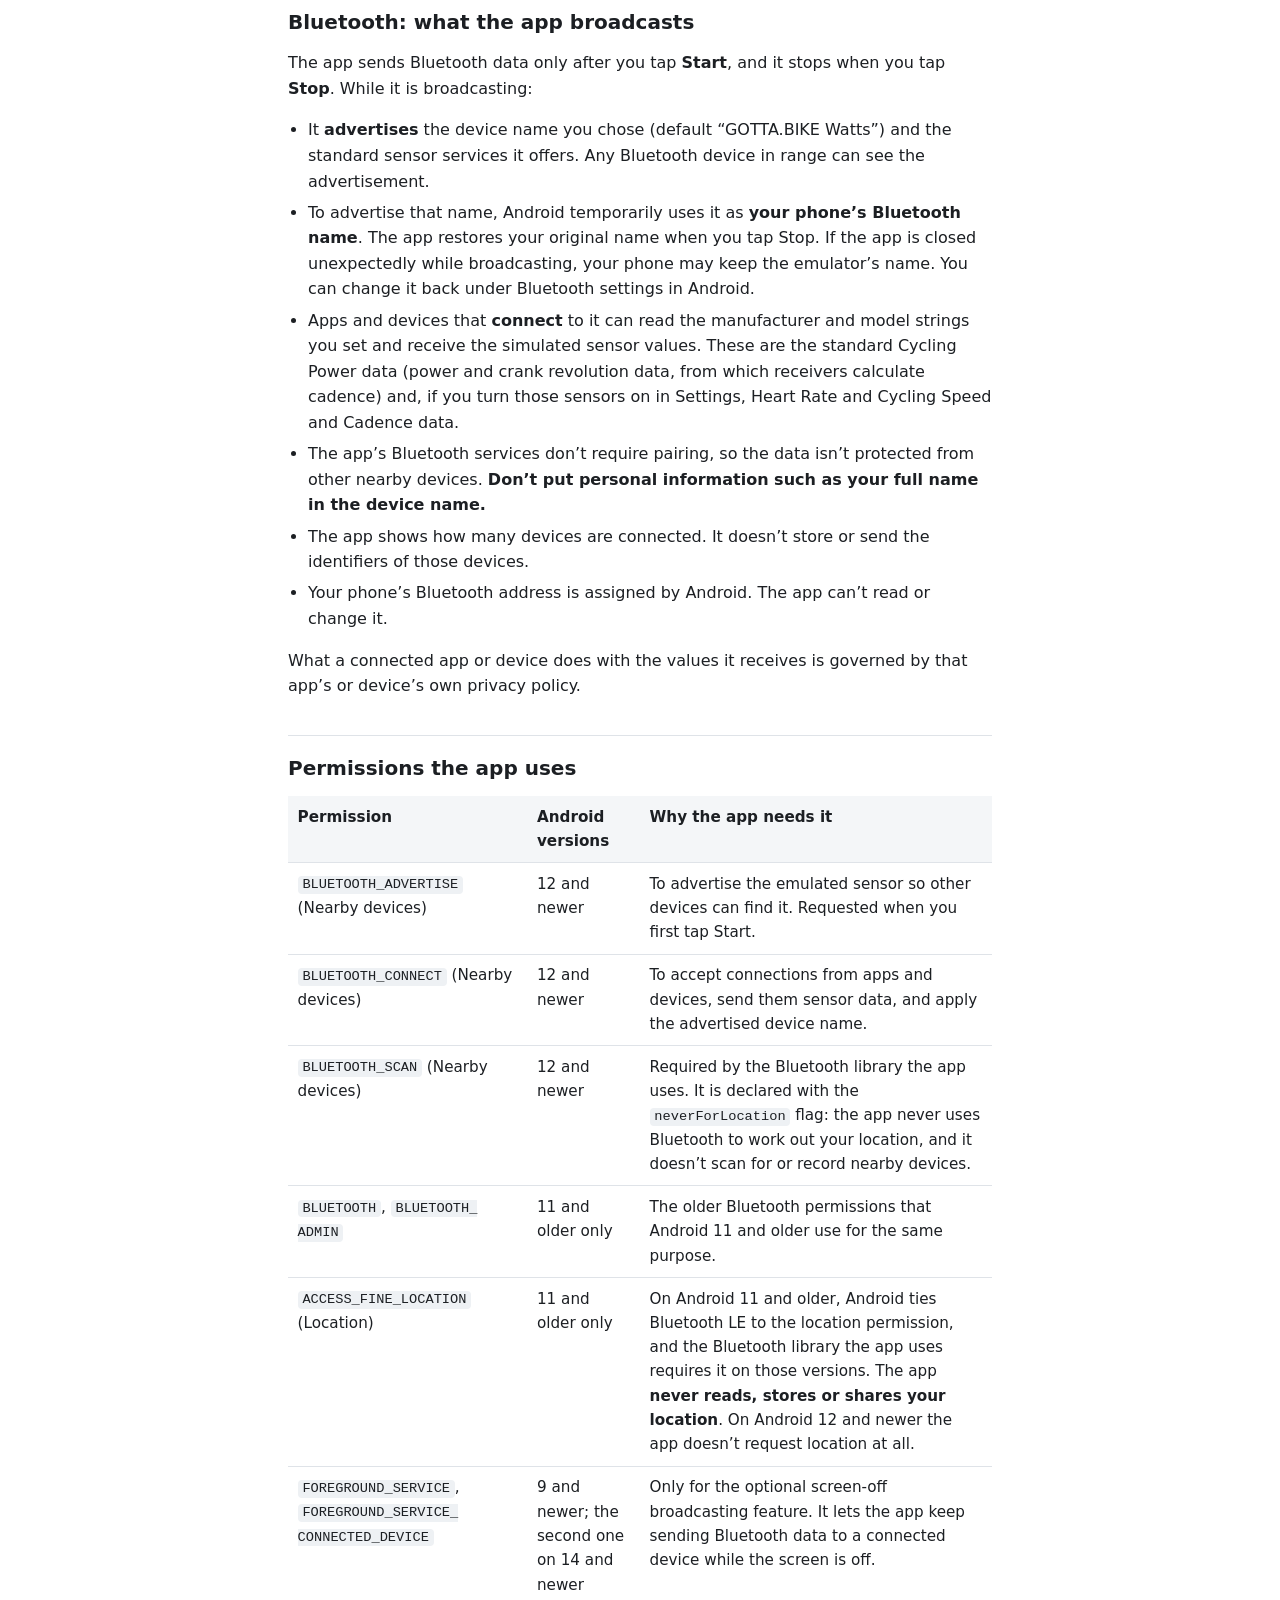
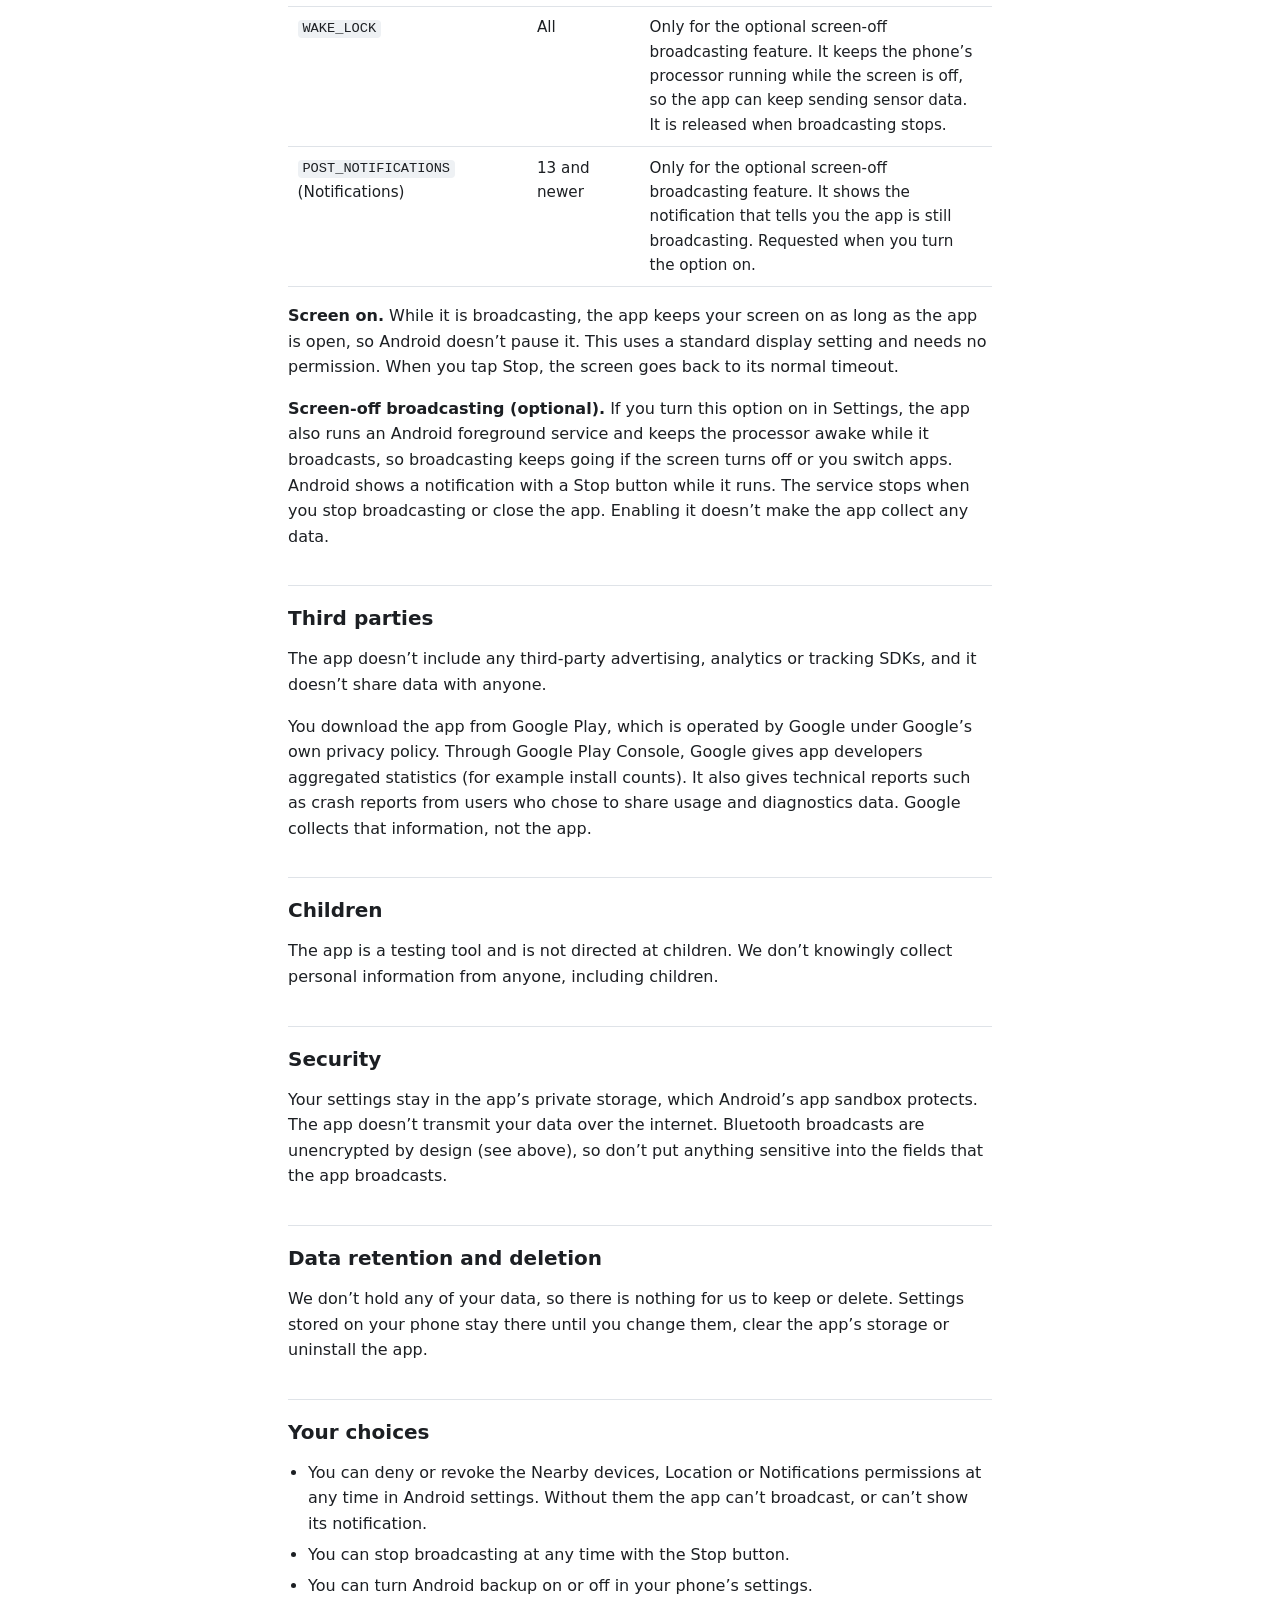
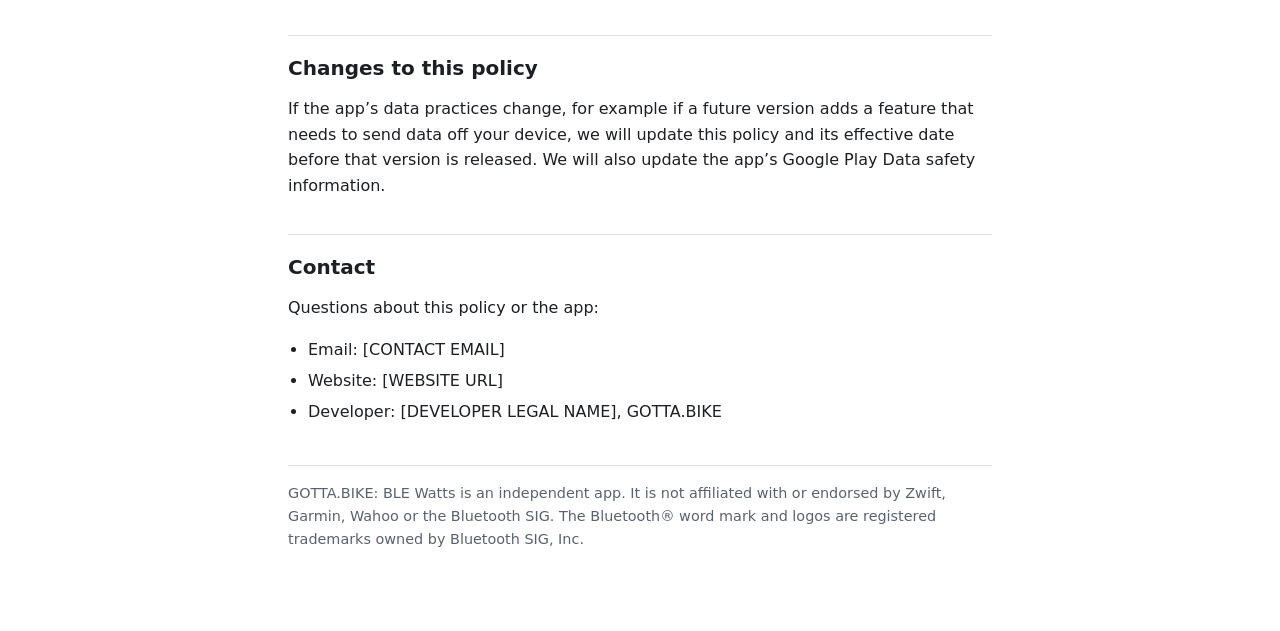
==== commit a0dccaaa: "Keep the screen on in screen-off mode too Screen-off mode used to swap the screen wakelock for the f" ====
--- a/store/privacy-policy.html
+++ b/store/privacy-policy.html
@@ -248,13 +248,14 @@
       </tbody>
     </table>
   </div>
-  <p><strong>Screen on.</strong> By default the app keeps your screen on while it is broadcasting, so
-  Android doesn&rsquo;t pause it. This uses a standard display setting and needs no permission. When you tap
-  Stop, the screen goes back to its normal timeout.</p>
+  <p><strong>Screen on.</strong> While it is broadcasting, the app keeps your screen on as long as the app
+  is open, so Android doesn&rsquo;t pause it. This uses a standard display setting and needs no permission.
+  When you tap Stop, the screen goes back to its normal timeout.</p>
   <p><strong>Screen-off broadcasting (optional).</strong> If you turn this option on in Settings, the app
-  runs an Android foreground service and keeps the processor awake while it broadcasts, instead of keeping
-  the screen on. Android shows a notification with a Stop button while it runs. The service stops when you
-  stop broadcasting or close the app. Enabling it doesn&rsquo;t make the app collect any data.</p>
+  also runs an Android foreground service and keeps the processor awake while it broadcasts, so
+  broadcasting keeps going if the screen turns off or you switch apps. Android shows a notification with a
+  Stop button while it runs. The service stops when you stop broadcasting or close the app. Enabling it
+  doesn&rsquo;t make the app collect any data.</p>
 
   <h2 id="third-parties">Third parties</h2>
   <p>The app doesn&rsquo;t include any third-party advertising, analytics or tracking SDKs, and it
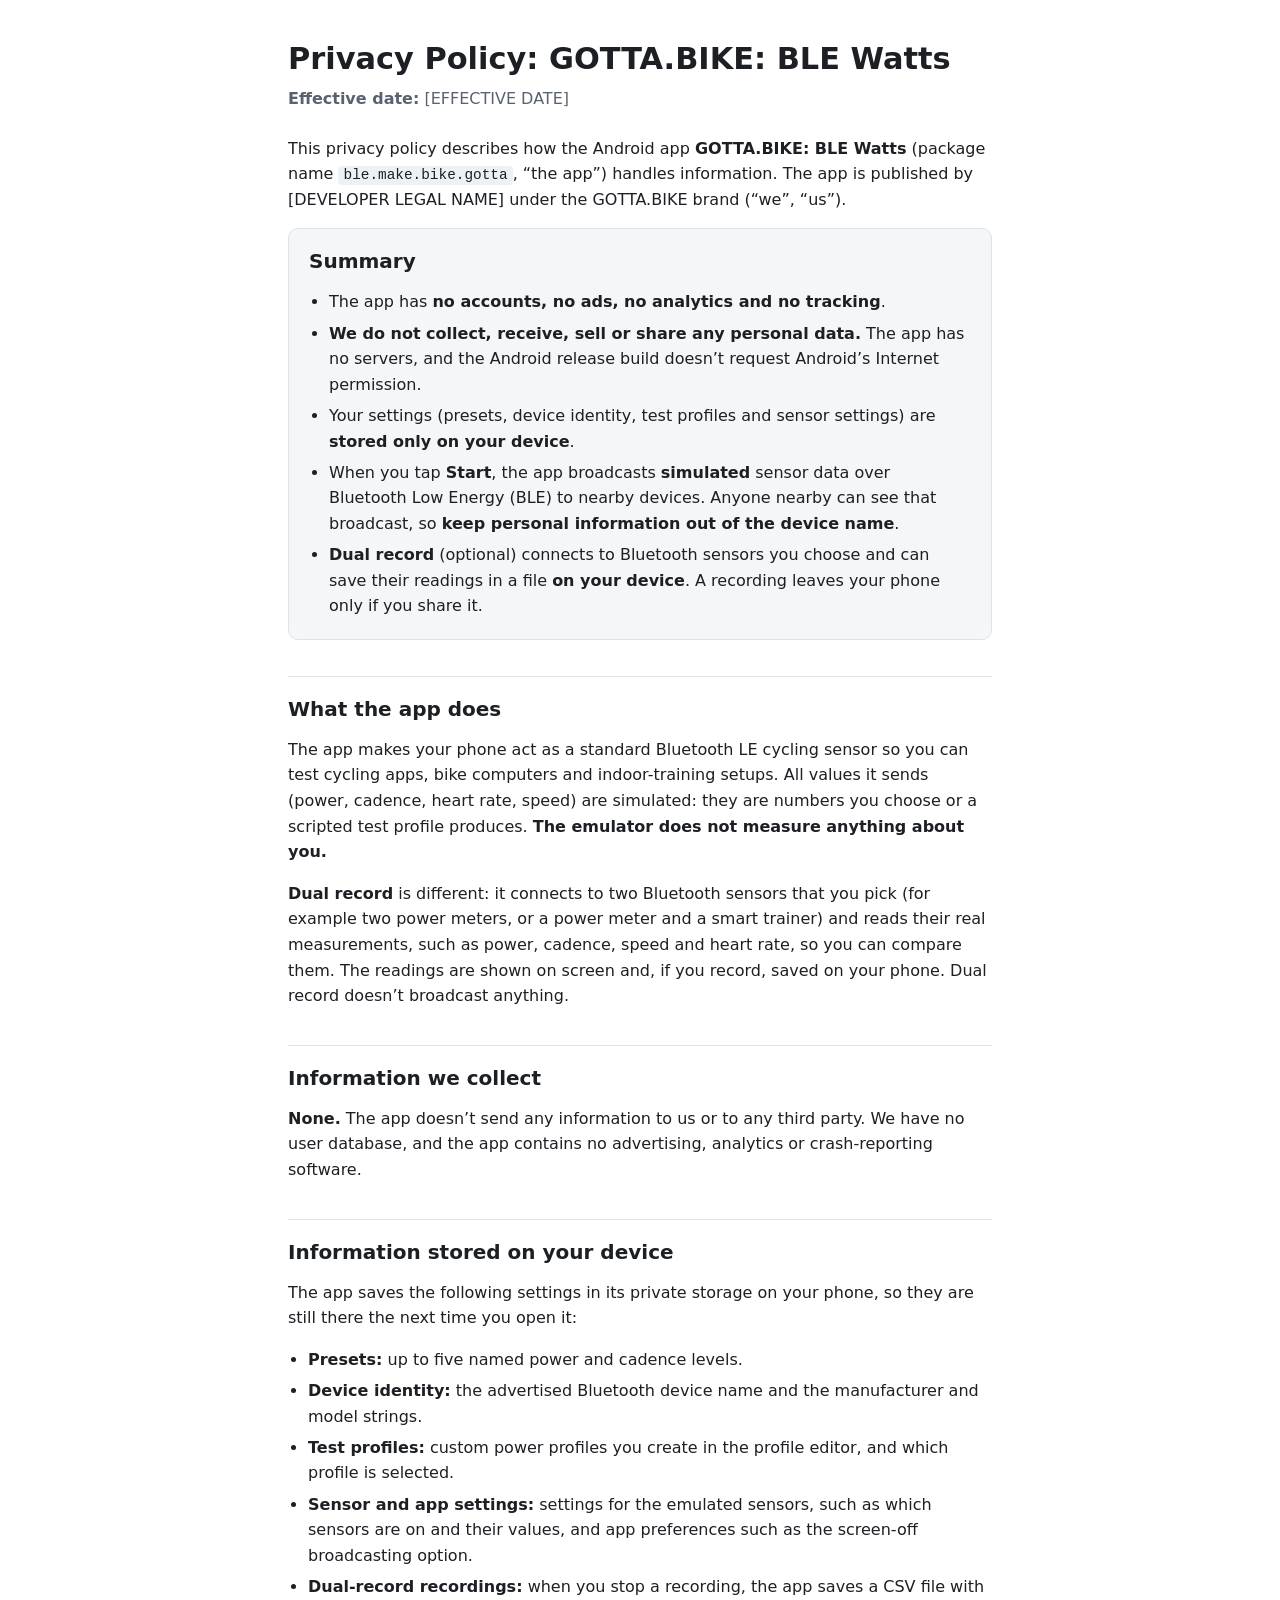
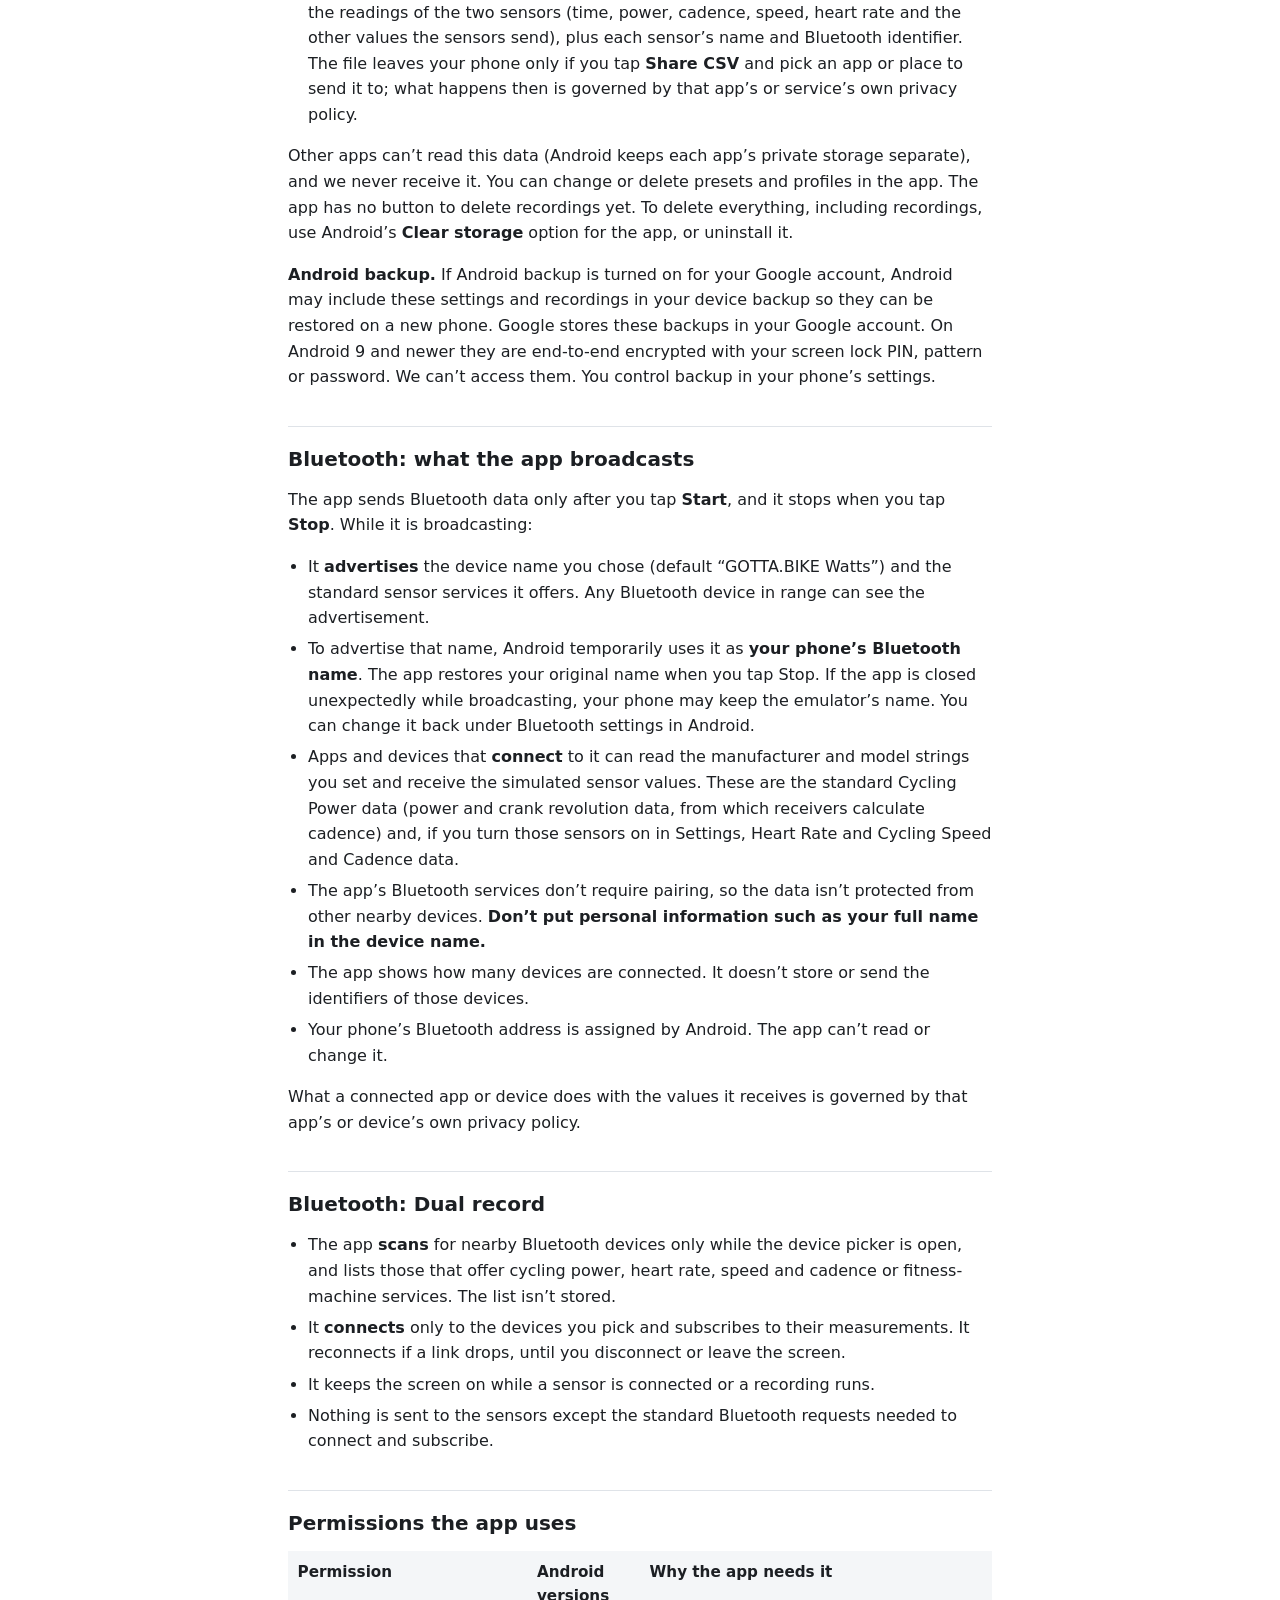
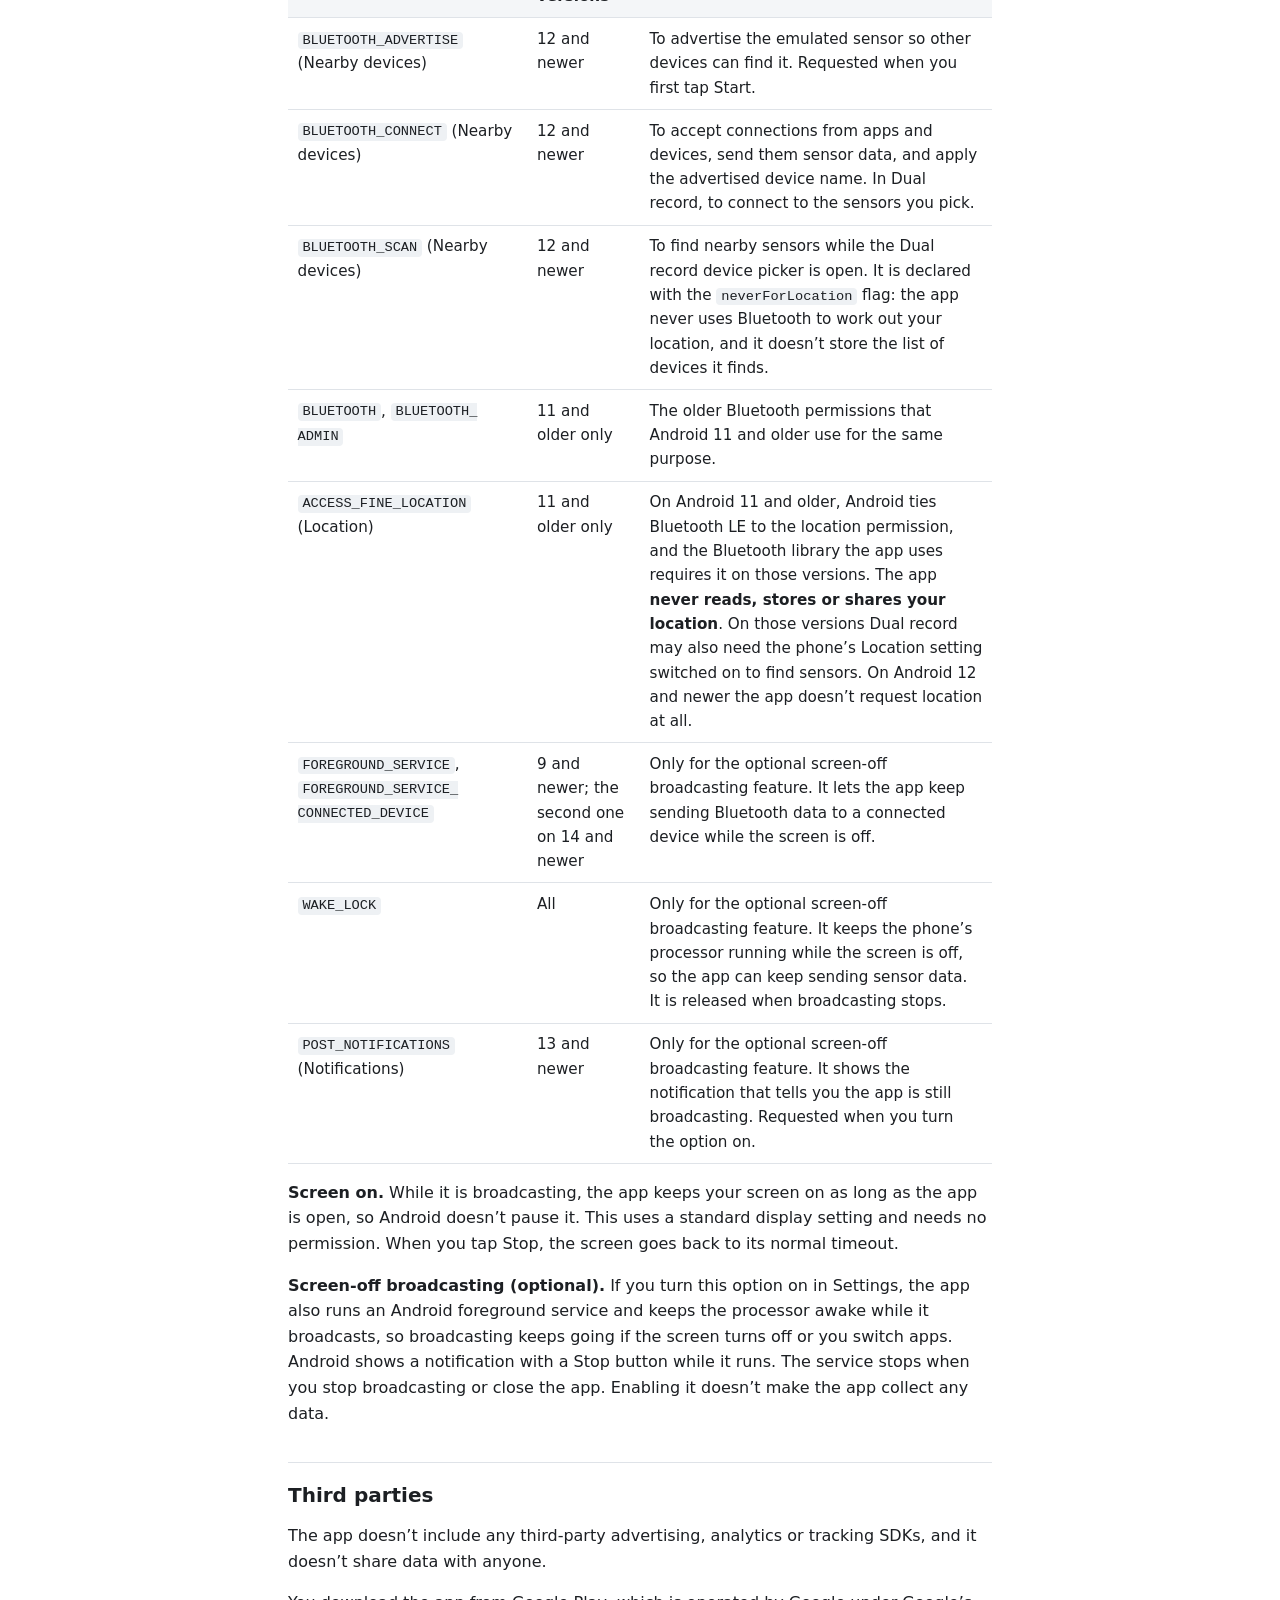
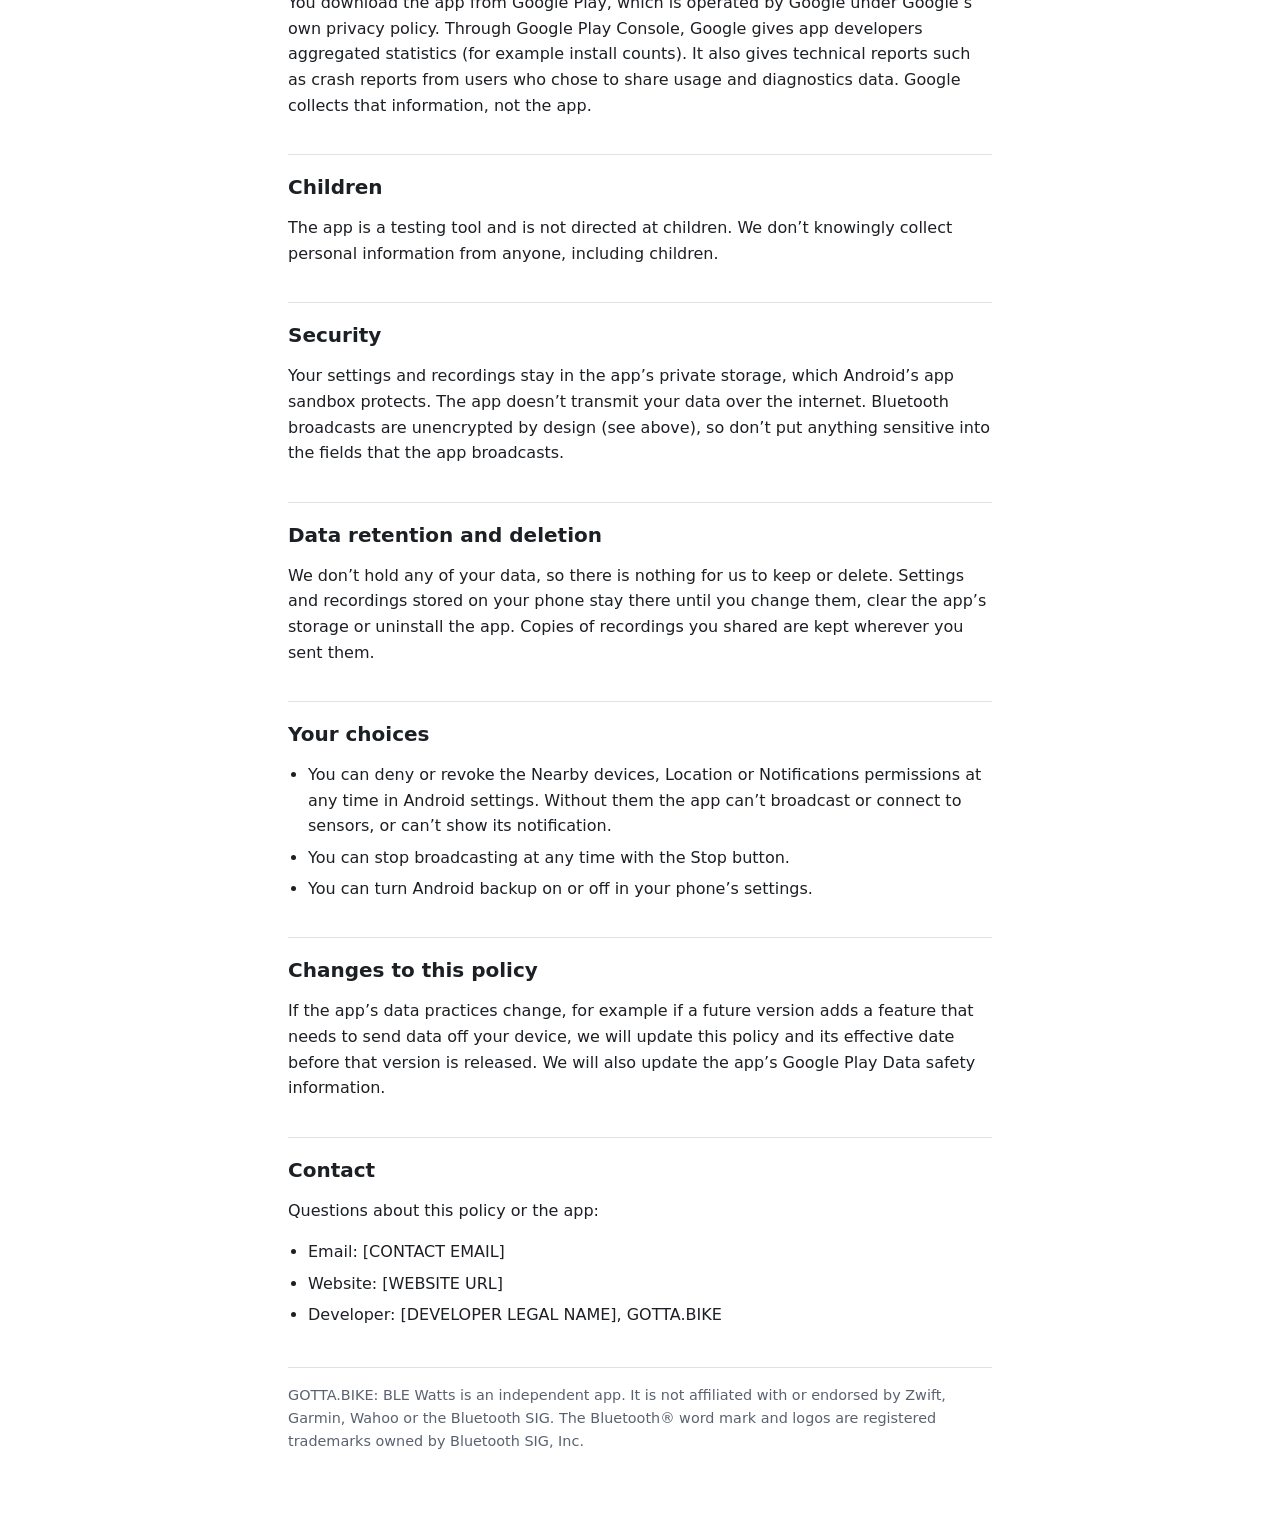
==== commit 80911f7c: "Document Dual record (CLAUDE.md, README, privacy policy, Data safety) Privacy policy (.md + .html): " ====
--- a/store/privacy-policy.html
+++ b/store/privacy-policy.html
@@ -135,6 +135,8 @@
       <li>When you tap <strong>Start</strong>, the app broadcasts <strong>simulated</strong> sensor data over
         Bluetooth Low Energy (BLE) to nearby devices. Anyone nearby can see that broadcast, so
         <strong>keep personal information out of the device name</strong>.</li>
+      <li><strong>Dual record</strong> (optional) connects to Bluetooth sensors you choose and can save their
+        readings in a file <strong>on your device</strong>. A recording leaves your phone only if you share it.</li>
     </ul>
   </section>
 
@@ -142,7 +144,11 @@
   <p>The app makes your phone act as a standard Bluetooth LE cycling sensor so you can test cycling apps,
   bike computers and indoor-training setups. All values it sends (power, cadence, heart rate, speed) are
   simulated: they are numbers you choose or a scripted test profile produces.
-  <strong>The app does not measure anything about you.</strong></p>
+  <strong>The emulator does not measure anything about you.</strong></p>
+  <p><strong>Dual record</strong> is different: it connects to two Bluetooth sensors that you pick (for
+  example two power meters, or a power meter and a smart trainer) and reads their real measurements, such
+  as power, cadence, speed and heart rate, so you can compare them. The readings are shown on screen and,
+  if you record, saved on your phone. Dual record doesn&rsquo;t broadcast anything.</p>
 
   <h2 id="information-we-collect">Information we collect</h2>
   <p><strong>None.</strong> The app doesn&rsquo;t send any information to us or to any third party. We have no
@@ -157,12 +163,18 @@
     <li><strong>Test profiles:</strong> custom power profiles you create in the profile editor, and which profile is selected.</li>
     <li><strong>Sensor and app settings:</strong> settings for the emulated sensors, such as which sensors are
       on and their values, and app preferences such as the screen-off broadcasting option.</li>
+    <li><strong>Dual-record recordings:</strong> when you stop a recording, the app saves a CSV file with the
+      readings of the two sensors (time, power, cadence, speed, heart rate and the other values the sensors
+      send), plus each sensor&rsquo;s name and Bluetooth identifier. The file leaves your phone only if you tap
+      <strong>Share CSV</strong> and pick an app or place to send it to; what happens then is governed by that
+      app&rsquo;s or service&rsquo;s own privacy policy.</li>
   </ul>
   <p>Other apps can&rsquo;t read this data (Android keeps each app&rsquo;s private storage separate), and we
-  never receive it. You can change or delete presets and profiles in the app. To delete everything, use
-  Android&rsquo;s <strong>Clear storage</strong> option for the app, or uninstall it.</p>
+  never receive it. You can change or delete presets and profiles in the app. The app has no button to
+  delete recordings yet. To delete everything, including recordings, use Android&rsquo;s
+  <strong>Clear storage</strong> option for the app, or uninstall it.</p>
   <p><strong>Android backup.</strong> If Android backup is turned on for your Google account, Android may
-  include these settings in your device backup so they can be restored on a new phone. Google stores these
+  include these settings and recordings in your device backup so they can be restored on a new phone. Google stores these
   backups in your Google account. On Android 9 and newer they are end-to-end encrypted with your screen
   lock PIN, pattern or password. We can&rsquo;t access them. You control backup in your phone&rsquo;s
   settings.</p>
@@ -190,6 +202,18 @@
   <p>What a connected app or device does with the values it receives is governed by that app&rsquo;s or
   device&rsquo;s own privacy policy.</p>
 
+  <h2 id="dual-record">Bluetooth: Dual record</h2>
+  <ul>
+    <li>The app <strong>scans</strong> for nearby Bluetooth devices only while the device picker is open, and
+      lists those that offer cycling power, heart rate, speed and cadence or fitness-machine services. The
+      list isn&rsquo;t stored.</li>
+    <li>It <strong>connects</strong> only to the devices you pick and subscribes to their measurements. It
+      reconnects if a link drops, until you disconnect or leave the screen.</li>
+    <li>It keeps the screen on while a sensor is connected or a recording runs.</li>
+    <li>Nothing is sent to the sensors except the standard Bluetooth requests needed to connect and
+      subscribe.</li>
+  </ul>
+
   <h2 id="permissions">Permissions the app uses</h2>
   <div class="table-wrap">
     <table>
@@ -205,14 +229,14 @@
         <tr>
           <td data-label="Permission"><code>BLUETOOTH_<wbr>CONNECT</code> (Nearby devices)</td>
           <td data-label="Android versions">12 and newer</td>
-          <td data-label="Why the app needs it">To accept connections from apps and devices, send them sensor data, and apply the advertised device name.</td>
+          <td data-label="Why the app needs it">To accept connections from apps and devices, send them sensor data, and apply the advertised device name. In Dual record, to connect to the sensors you pick.</td>
         </tr>
         <tr>
           <td data-label="Permission"><code>BLUETOOTH_<wbr>SCAN</code> (Nearby devices)</td>
           <td data-label="Android versions">12 and newer</td>
-          <td data-label="Why the app needs it">Required by the Bluetooth library the app uses. It is declared with the <code>neverForLocation</code>
-            flag: the app never uses Bluetooth to work out your location, and it doesn&rsquo;t scan for or record
-            nearby devices.</td>
+          <td data-label="Why the app needs it">To find nearby sensors while the Dual record device picker is open. It is declared with the
+            <code>neverForLocation</code> flag: the app never uses Bluetooth to work out your location, and it
+            doesn&rsquo;t store the list of devices it finds.</td>
         </tr>
         <tr>
           <td data-label="Permission"><code>BLUETOOTH</code>, <code>BLUETOOTH_<wbr>ADMIN</code></td>
@@ -224,7 +248,8 @@
           <td data-label="Android versions">11 and older only</td>
           <td data-label="Why the app needs it">On Android 11 and older, Android ties Bluetooth LE to the location permission, and the Bluetooth
             library the app uses requires it on those versions. The app <strong>never reads, stores or shares your
-            location</strong>. On Android 12 and newer the app doesn&rsquo;t request location at all.</td>
+            location</strong>. On those versions Dual record may also need the phone&rsquo;s Location setting switched on
+            to find sensors. On Android 12 and newer the app doesn&rsquo;t request location at all.</td>
         </tr>
         <tr>
           <td data-label="Permission"><code>FOREGROUND_<wbr>SERVICE</code>, <code>FOREGROUND_<wbr>SERVICE_<wbr>CONNECTED_<wbr>DEVICE</code></td>
@@ -270,18 +295,20 @@
   information from anyone, including children.</p>
 
   <h2 id="security">Security</h2>
-  <p>Your settings stay in the app&rsquo;s private storage, which Android&rsquo;s app sandbox protects. The
+  <p>Your settings and recordings stay in the app&rsquo;s private storage, which Android&rsquo;s app sandbox protects. The
   app doesn&rsquo;t transmit your data over the internet. Bluetooth broadcasts are unencrypted by design (see
   above), so don&rsquo;t put anything sensitive into the fields that the app broadcasts.</p>
 
   <h2 id="retention">Data retention and deletion</h2>
-  <p>We don&rsquo;t hold any of your data, so there is nothing for us to keep or delete. Settings stored on
-  your phone stay there until you change them, clear the app&rsquo;s storage or uninstall the app.</p>
+  <p>We don&rsquo;t hold any of your data, so there is nothing for us to keep or delete. Settings and
+  recordings stored on your phone stay there until you change them, clear the app&rsquo;s storage or
+  uninstall the app. Copies of recordings you shared are kept wherever you sent them.</p>
 
   <h2 id="choices">Your choices</h2>
   <ul>
     <li>You can deny or revoke the Nearby devices, Location or Notifications permissions at any time in
-      Android settings. Without them the app can&rsquo;t broadcast, or can&rsquo;t show its notification.</li>
+      Android settings. Without them the app can&rsquo;t broadcast or connect to sensors, or can&rsquo;t show its
+      notification.</li>
     <li>You can stop broadcasting at any time with the Stop button.</li>
     <li>You can turn Android backup on or off in your phone&rsquo;s settings.</li>
   </ul>
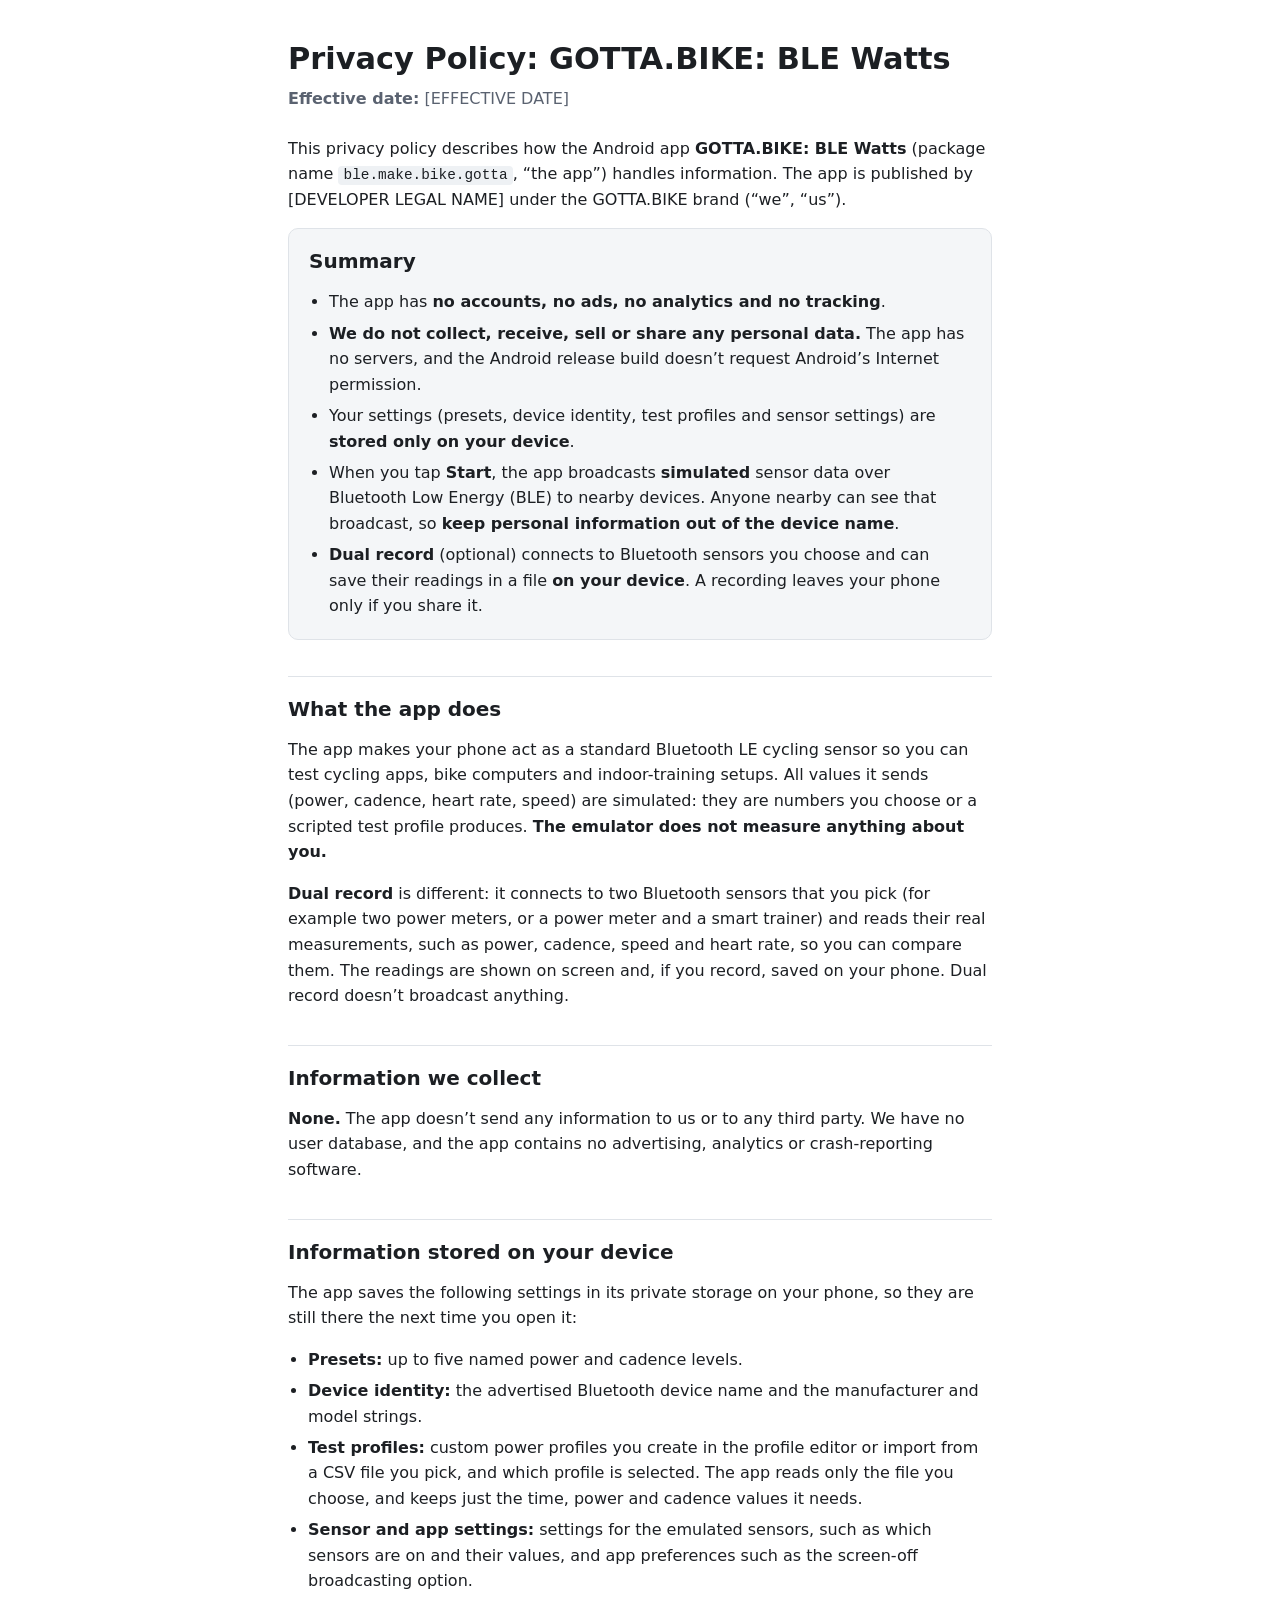
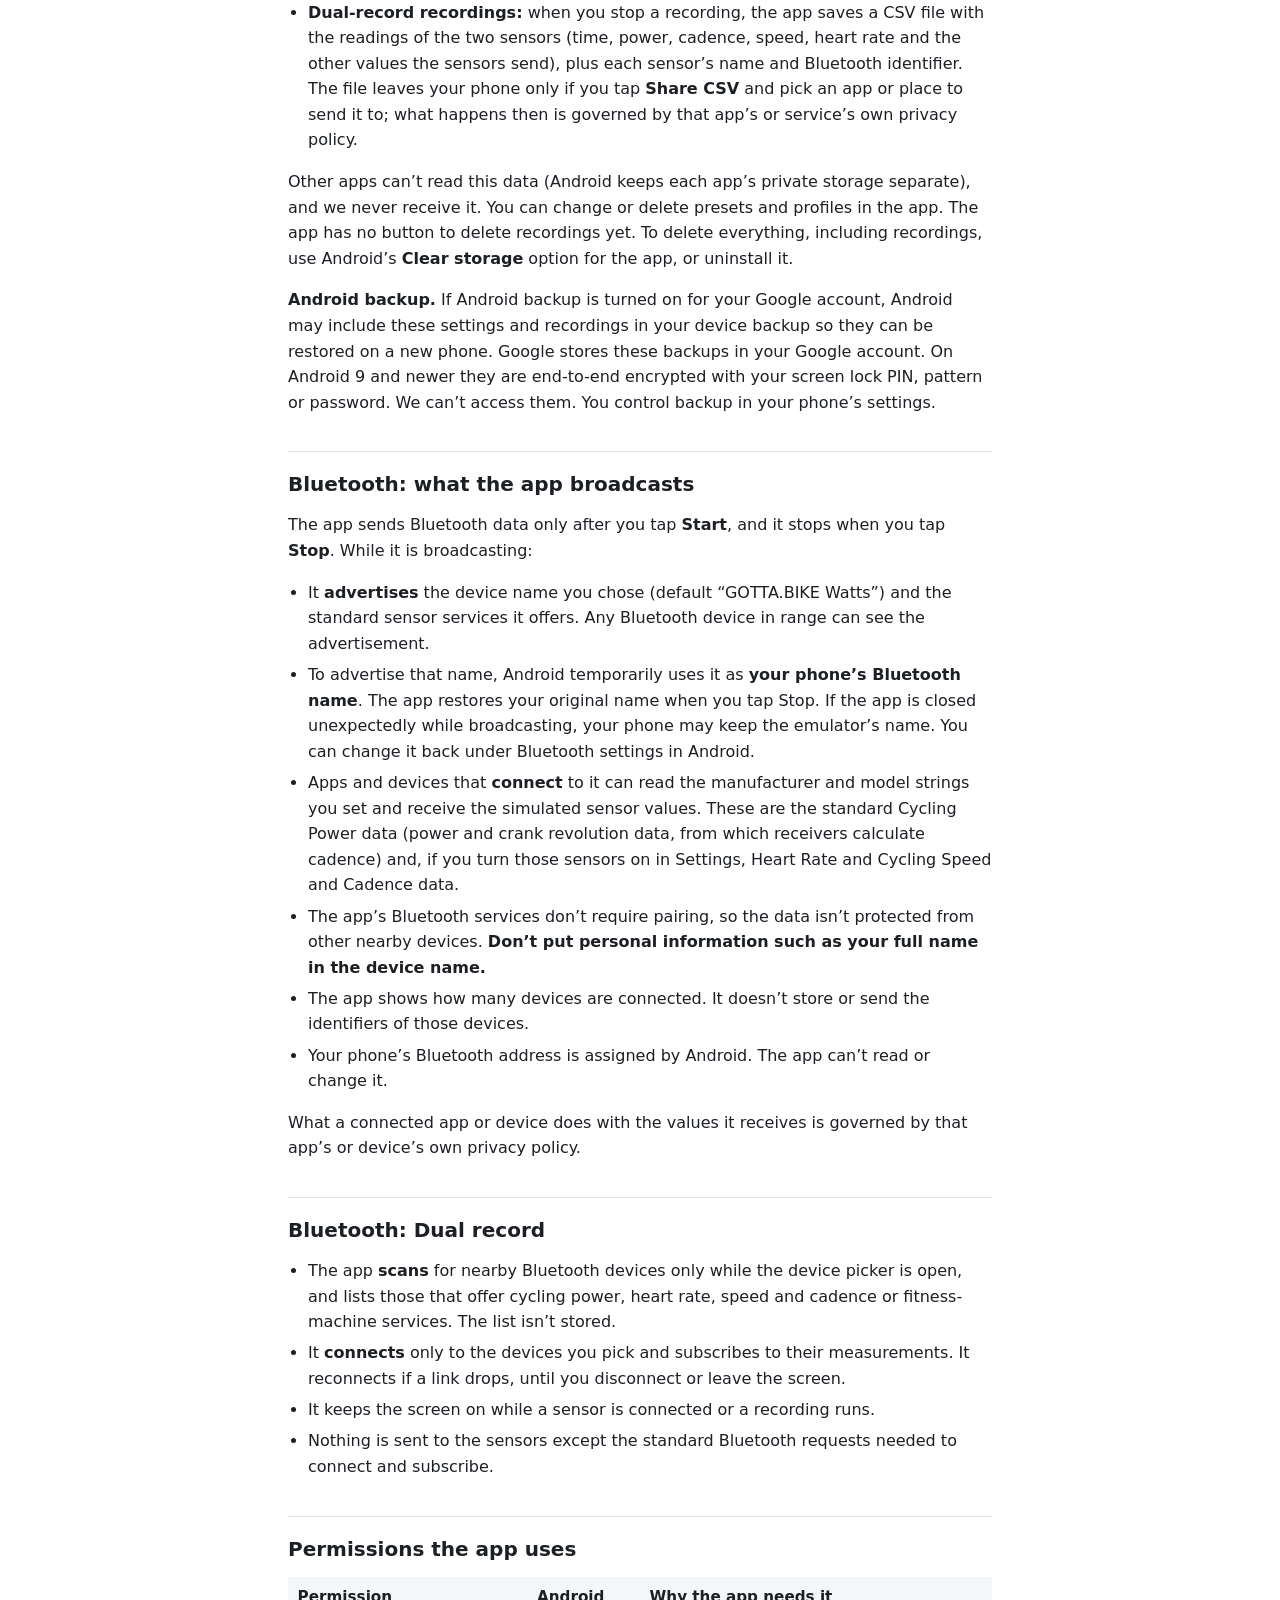
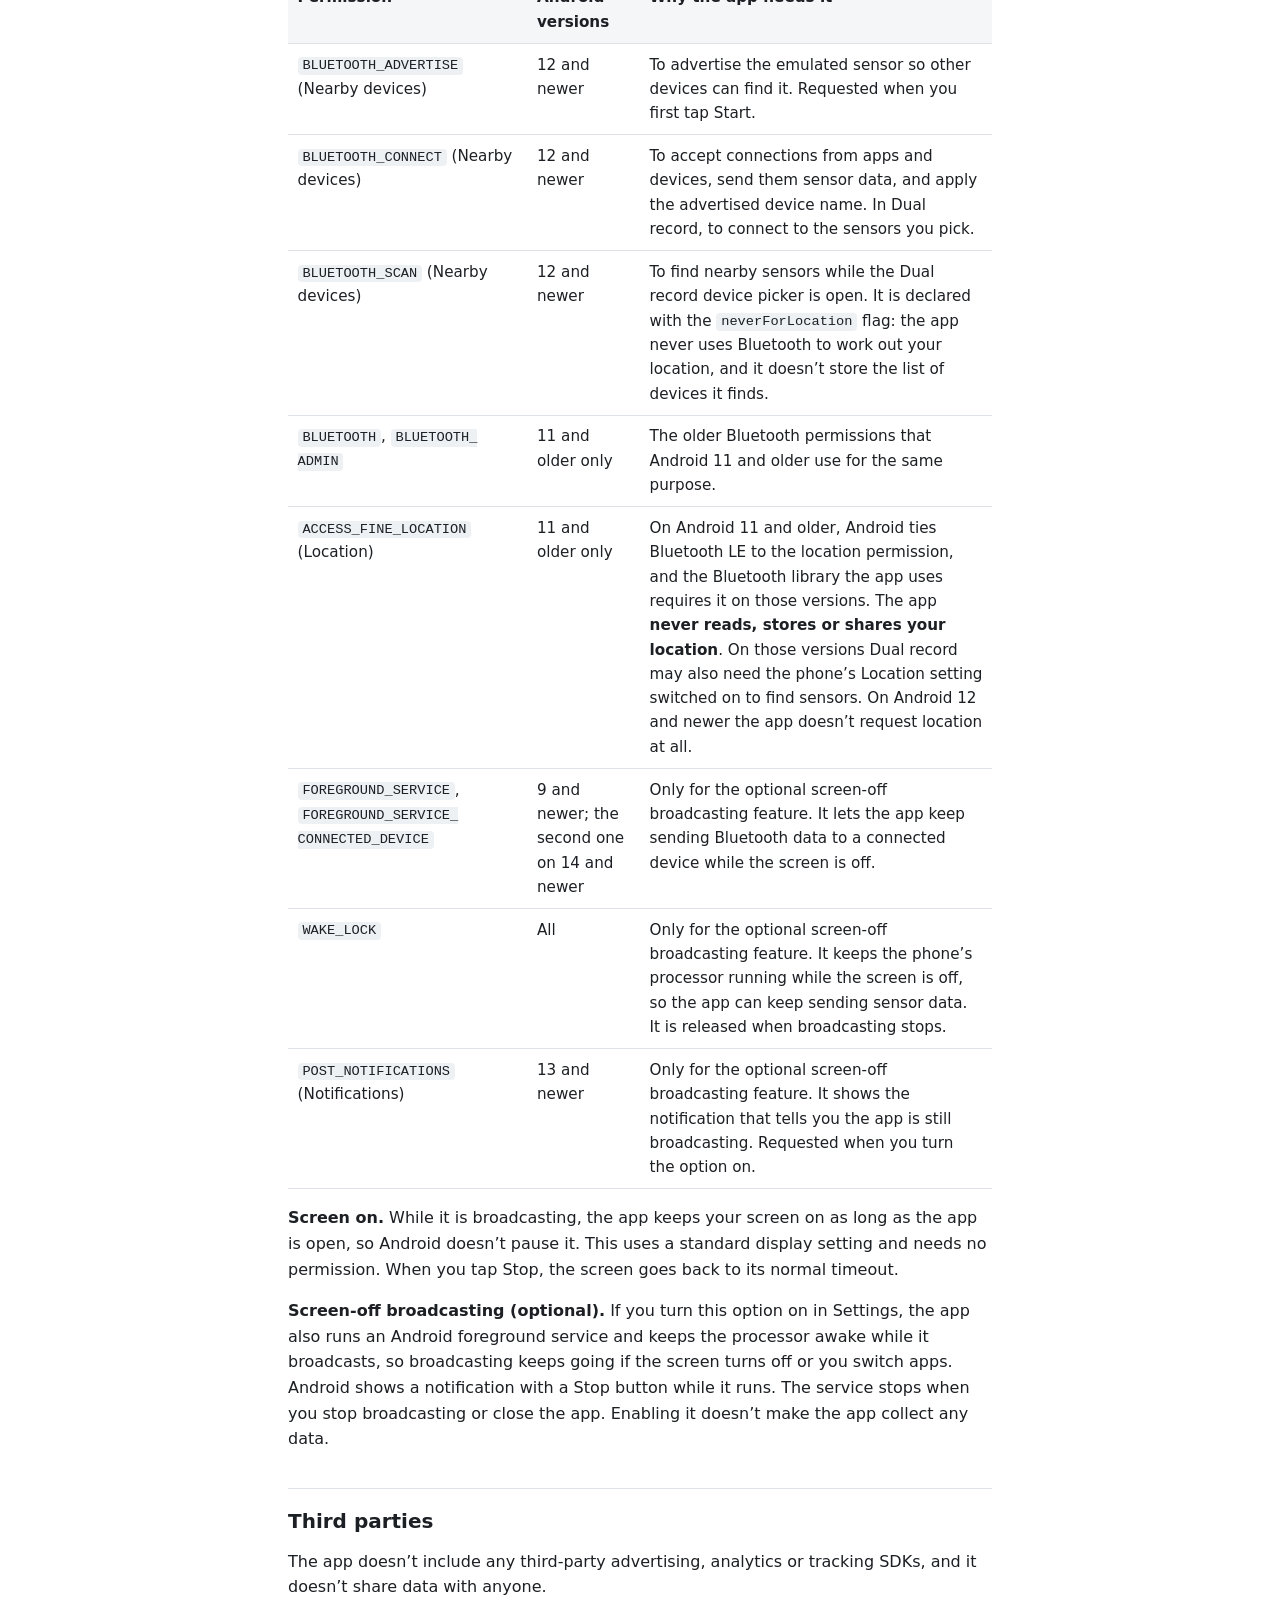
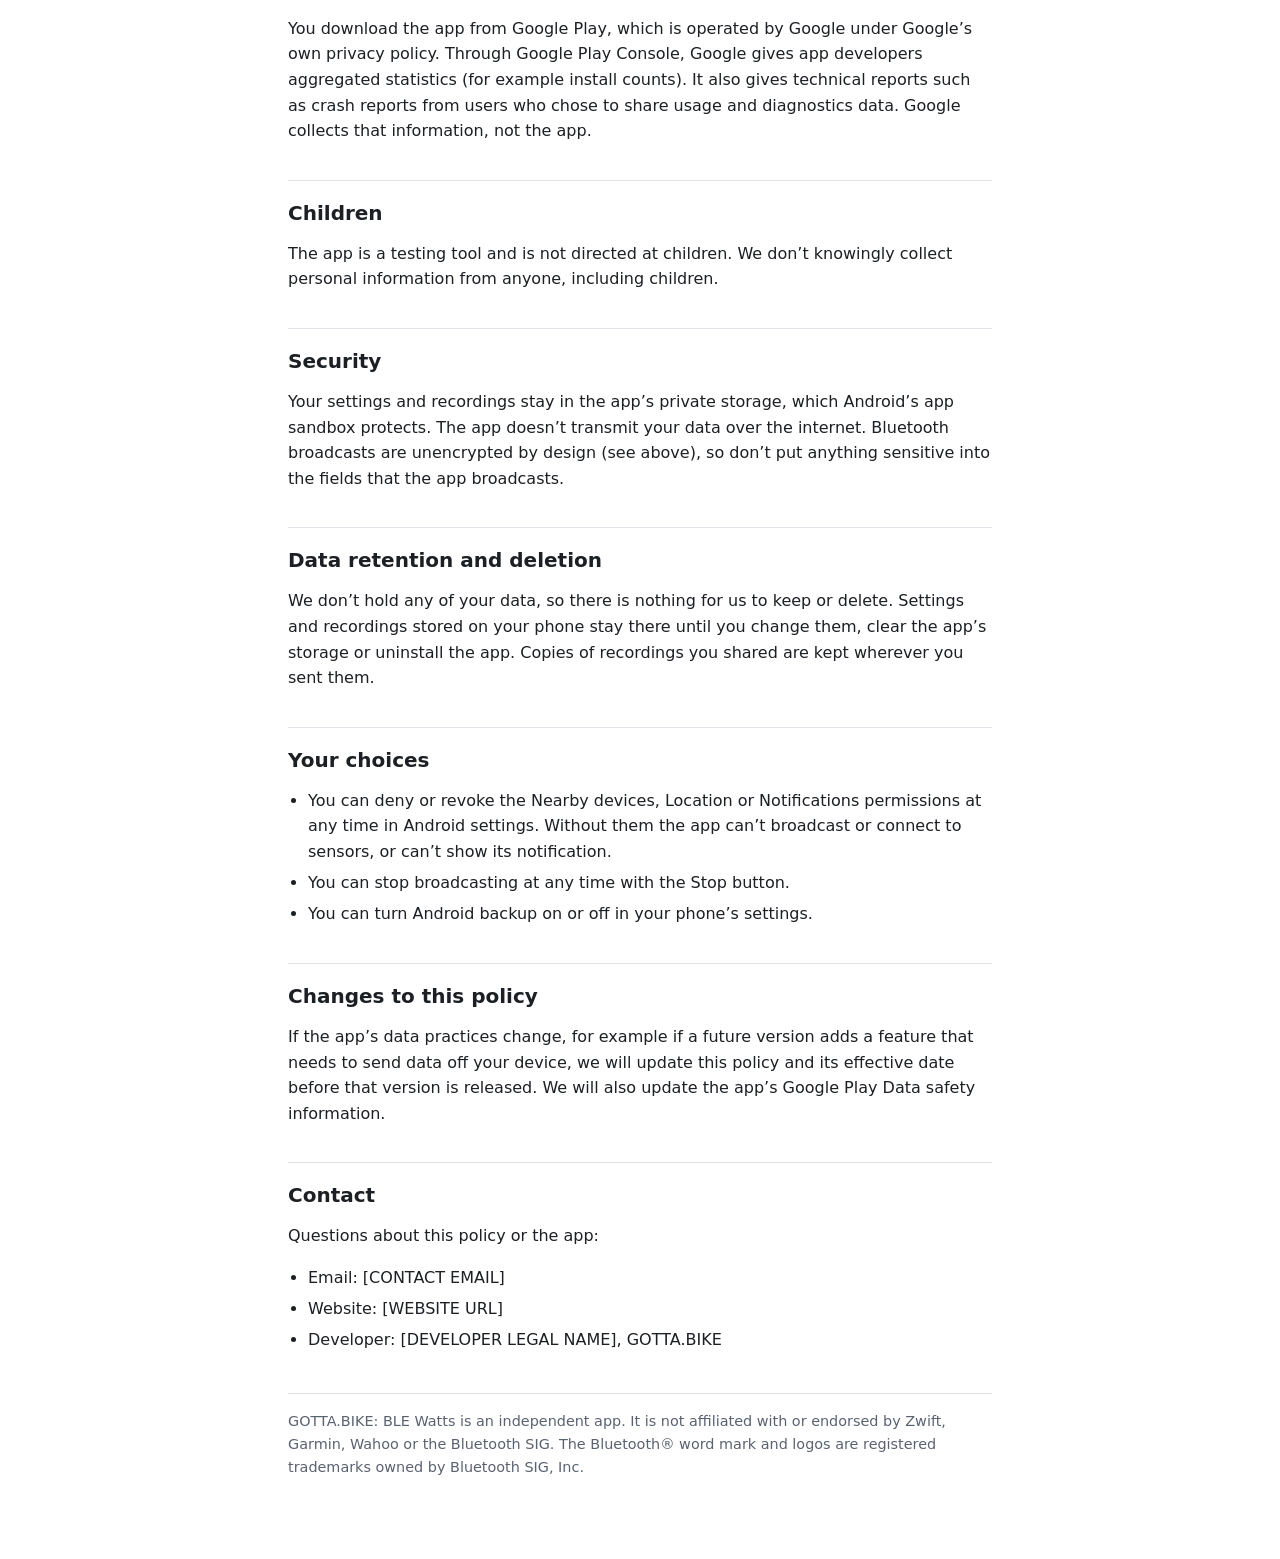
==== commit 0a7b03c7: "Replay rides imported from CSV Profile library › "Import CSV ride" reads a CSV with time and power (" ====
--- a/store/privacy-policy.html
+++ b/store/privacy-policy.html
@@ -160,7 +160,9 @@
   <ul>
     <li><strong>Presets:</strong> up to five named power and cadence levels.</li>
     <li><strong>Device identity:</strong> the advertised Bluetooth device name and the manufacturer and model strings.</li>
-    <li><strong>Test profiles:</strong> custom power profiles you create in the profile editor, and which profile is selected.</li>
+    <li><strong>Test profiles:</strong> custom power profiles you create in the profile editor or import from a CSV
+      file you pick, and which profile is selected. The app reads only the file you choose, and keeps just the time,
+      power and cadence values it needs.</li>
     <li><strong>Sensor and app settings:</strong> settings for the emulated sensors, such as which sensors are
       on and their values, and app preferences such as the screen-off broadcasting option.</li>
     <li><strong>Dual-record recordings:</strong> when you stop a recording, the app saves a CSV file with the
